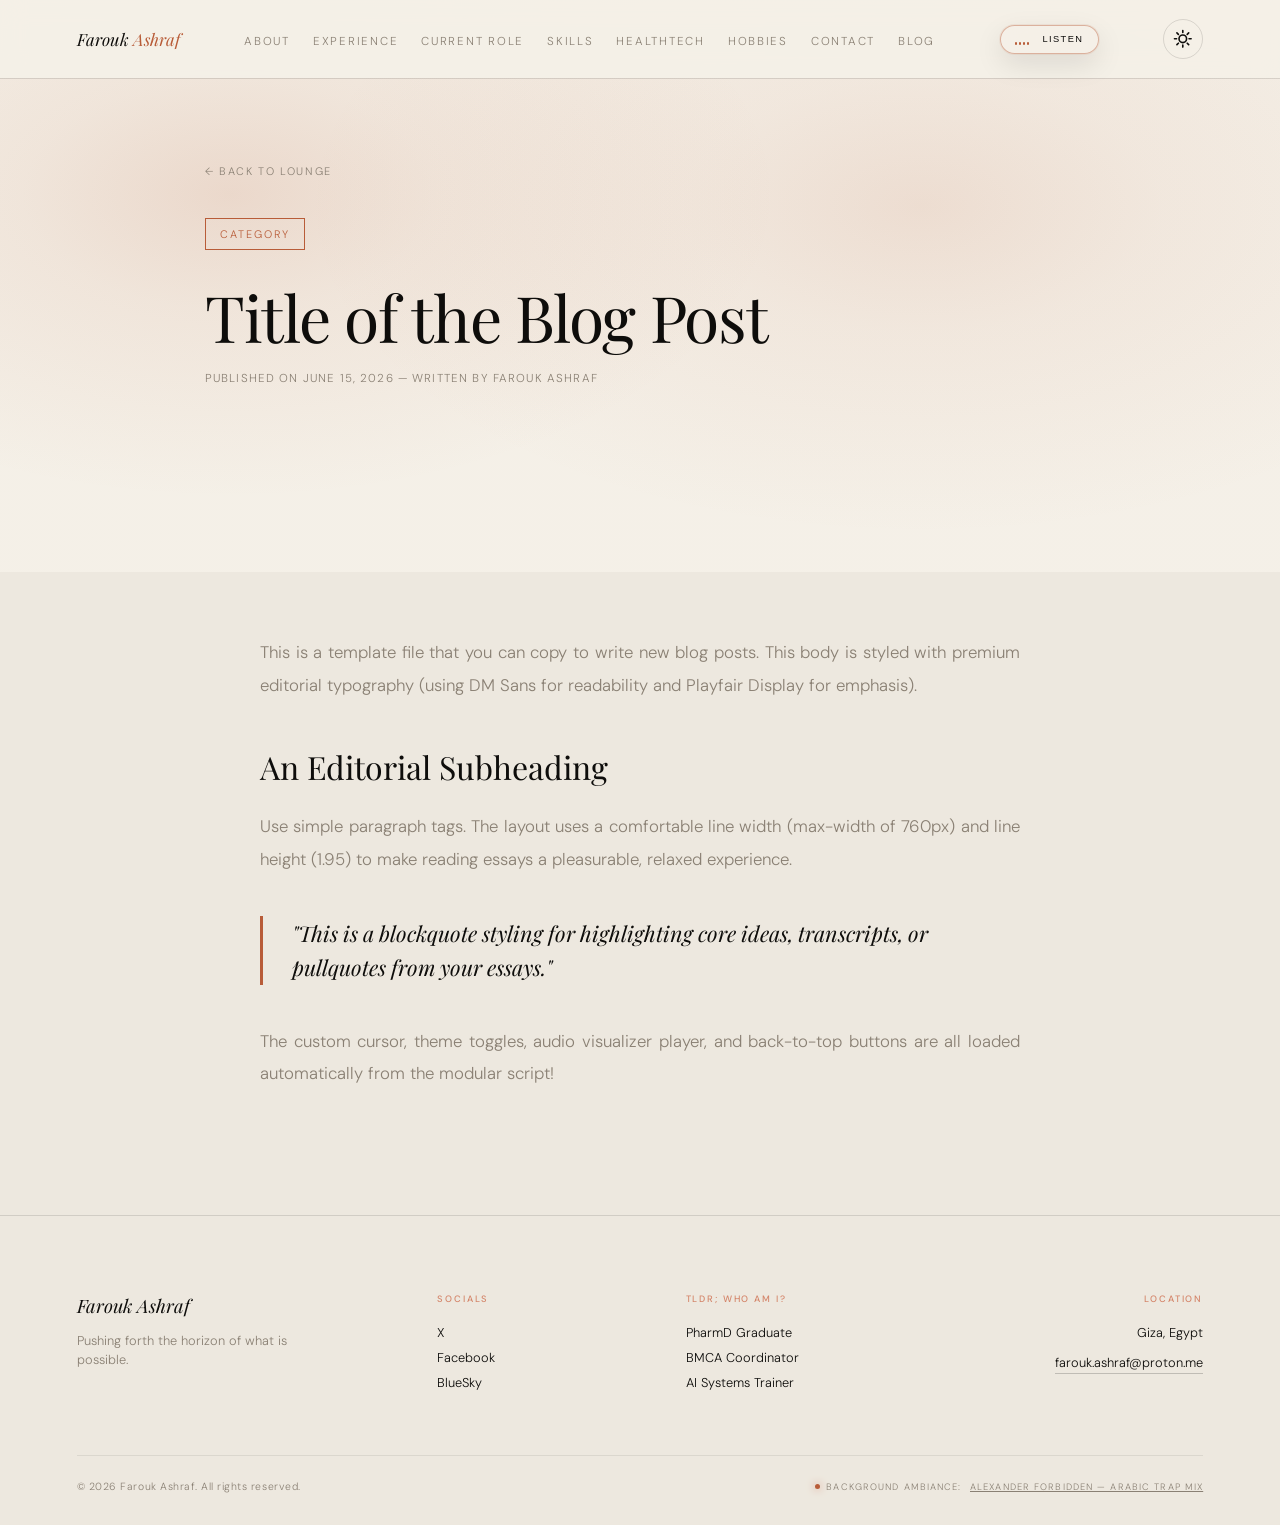
==== blogs/template.html @ 48d09d04 "Blog update" ====
<!DOCTYPE html>
<html lang="en">
<head>
  <link rel="shortcut icon" type="image/x-icon" href="../pharmacy.ico">
  <meta charset="UTF-8">
  <meta name="viewport" content="width=device-width, initial-scale=1.0">
  <title>Blog Template — Farouk Ashraf</title>
  <link href="https://fonts.googleapis.com/css2?family=Playfair+Display:ital,wght@0,400;0,500;1,400;1,500&family=DM+Sans:wght@300;400;500&display=swap" rel="stylesheet">
  <script src="../Assets/js/theme-preloader.js"></script>
  <link rel="stylesheet" href="../Assets/css/style.css">
</head>
<body data-root-path="../">

<div id="pageLoader" class="page-loader">
  <div class="loader-content">
    <span class="loader-logo">Farouk Ashraf</span>
    <div class="loader-spinner-bar"></div>
  </div>
</div>

<section class="hero blog-hero" style="min-height: 50svh; display: flex; flex-direction: column; justify-content: flex-end;">
  <div class="hero-left" style="max-width: 800px; padding-top: 6rem;">
    <a href="../blog.html" class="blog-post-back">← Back to Lounge</a>
    <span class="hero-tag">Category</span>
    <h1 style="font-size: clamp(2.2rem, 5vw, 4rem); line-height: 1.1; margin-bottom: 1.2rem;">Title of the Blog Post</h1>
    <div style="font-size: 0.72rem; letter-spacing: 0.1em; color: var(--muted); text-transform: uppercase;">
      Published on June 15, 2026 — Written by Farouk Ashraf
    </div>
  </div>
</section>

<section class="blog-content-container" style="padding-top: 4rem; padding-bottom: 6rem;">
  <div class="blog-content-body">
    <p>
      This is a template file that you can copy to write new blog posts. This body is styled with premium editorial typography (using DM Sans for readability and Playfair Display for emphasis).
    </p>

    <h2>An Editorial Subheading</h2>
    <p>
      Use simple paragraph tags. The layout uses a comfortable line width (max-width of 760px) and line height (1.95) to make reading essays a pleasurable, relaxed experience.
    </p>

    <blockquote>
      "This is a blockquote styling for highlighting core ideas, transcripts, or pullquotes from your essays."
    </blockquote>

    <p>
      The custom cursor, theme toggles, audio visualizer player, and back-to-top buttons are all loaded automatically from the modular script!
    </p>
  </div>
</section>

<script src="../Assets/js/main.js"></script>
</body>
</html>
---- Assets/css/style.css ----
:root {
    --ink: #0e0d0b;
    --paper: #f5f0e8;
    --paper2: #ede8df;
    --rust: #b85c38;
    --rust-light: #d4856a;
    --rust-deep: #7f3a22;
    --rust-soft: rgba(184, 92, 56, 0.14);
    --rust-faint: rgba(184, 92, 56, 0.07);
    --muted: #8a8074;
    --line: rgba(14, 13, 11, 0.12);
    --pyramid-color: var(--rust-deep);
    --pyramid-opacity: 0.5;
    --pyramid-mobile-opacity: 0.58;
    --visualizer-fill: var(--rust);
    --popup-bg: rgba(245, 240, 232, 0.76);
    --popup-text: var(--ink);
    --term-bg: rgba(14, 13, 11, 0.95);
    --term-text: #b85c38;
  }

  *,
  *::before,
  *::after {
    box-sizing: border-box;
    margin: 0;
    padding: 0;
  }

  html {
    scroll-behavior: smooth;
  }

  html[data-theme="dark"] {
    color-scheme: dark;
    --visualizer-fill: var(--rust-light);
    --pyramid-color: var(--rust-light);
    --pyramid-opacity: 0.28;
    --pyramid-mobile-opacity: 0.38;
    --popup-bg: rgba(24, 21, 17, 0.74);
    --popup-text: #f1ebe3;
    --term-bg: rgba(8, 7, 6, 0.96);
    --term-text: #d4856a;
  }

  body {
    font-family: 'DM Sans', sans-serif;
    background: var(--paper);
    color: var(--ink);
    font-weight: 300;
    overflow-x: hidden;
    transition: background 0.35s ease, color 0.35s ease;
    position: relative;
  }

  body.has-custom-cursor {
    cursor: none;
  }

  body,
  nav,
  nav::before,
  footer,
  .hero-left,
  .hero-right,
  .about,
  .skills,
  .experience,
  .bmca,
  .tech,
  .hobbies,
  .contact,
  .hobby,
  .bmca-panel,
  .tech-stack,
  .tech-card,
  .contact-item,
  .theme-toggle,
  .nav-menu-toggle,
  .timeline::before,
  .sec-rule,
  .hobbies-row,
  .tech-manifesto,
  .engine-container,
  .bmca-visual,
  .intersection-ring,
  .sacred-geometry,
  .contact-form-container,
  .contact-input,
  .contact-select,
  .btn-submit,
  .audio-node-wrapper,
  .audio-visualizer-node,
  .audio-popup-panel {
    transition: background 0.35s ease, color 0.35s ease, border-color 0.35s ease, box-shadow 0.35s ease;
  }

  .nav-logo,
  .nav-links a,
  h1,
  h2,
  .hero-bio,
  .hero-bio strong,
  .timeline-role,
  .timeline-place,
  .hobby-title,
  .hobby-desc,
  .sec-name,
  .contact-val,
  .closing-signature,
  footer a,
  .manifesto-quote {
    transition: color 0.35s ease;
  }

  .timeline-item::before {
    transition: background 0.35s ease, border-color 0.35s ease, transform 0.35s ease;
  }

  /* ── CURSOR ────────────────────────────────────── */
  .cursor {
    width: 10px;
    height: 10px;
    background: var(--rust);
    border-radius: 50%;
    position: fixed;
    pointer-events: none;
    z-index: 9999;
    top: 0;
    left: 0;
    opacity: 0;
    transform: translate(-50%, -50%);
    transition: width 0.25s ease, height 0.25s ease, opacity 0.3s ease;
    will-change: left, top;
  }

  .cursor-ring {
    width: 36px;
    height: 36px;
    border: 1.5px solid var(--rust);
    border-radius: 50%;
    position: fixed;
    pointer-events: none;
    z-index: 9998;
    top: 0;
    left: 0;
    opacity: 0;
    transform: translate(-50%, -50%);
    transition: width 0.25s ease, height 0.25s ease, opacity 0.3s ease;
    will-change: left, top;
  }

  .cursor.is-visible {
    opacity: 1;
  }

  .cursor-ring.is-visible {
    opacity: 0.45;
  }

  @media (pointer: coarse) {
    body.has-custom-cursor {
      cursor: auto;
    }

    .cursor,
    .cursor-ring {
      display: none;
    }
  }

  /* ── NAV ───────────────────────────────────────── */
  nav {
    position: fixed;
    top: 0;
    width: 100%;
    z-index: 100;
    display: flex;
    justify-content: space-between;
    align-items: center;
    padding: 1.2rem 6vw;
    border-bottom: 1px solid var(--line);
    background: transparent;
  }

  nav::before {
    content: '';
    position: absolute;
    inset: 0;
    z-index: -1;
    background: rgba(245, 240, 232, 0.93);
    -webkit-backdrop-filter: blur(12px);
    backdrop-filter: blur(12px);
  }

  .nav-logo {
    font-family: 'Playfair Display', serif;
    font-size: 1.05rem;
    font-style: italic;
    color: var(--ink);
    text-decoration: none;
    white-space: nowrap;
  }

  .nav-links {
    display: flex;
    gap: clamp(0.7rem, 1.8vw, 1.8rem);
    list-style: none;
    align-items: center;
  }

  .nav-links a {
    font-size: clamp(0.6rem, 1.2vw, 0.72rem);
    letter-spacing: 0.15em;
    text-transform: uppercase;
    text-decoration: none;
    color: var(--muted);
    transition: color 0.3s ease, transform 0.3s cubic-bezier(0.16, 1, 0.3, 1);
    position: relative;
    display: inline-block;
  }

  .nav-links a::after {
    content: '';
    position: absolute;
    bottom: -3px;
    left: 0;
    width: 0;
    height: 0;
    border-bottom: 1px dotted var(--rust);
    transition: width 0.3s;
  }

  .nav-links a:hover {
    color: var(--rust);
    transform: translateY(-2px);
  }

  .nav-links a:hover::after {
    width: 100%;
  }

  /* ── AUDIO CONTROLLER & FLOATING POPUP SYSTEM ──── */
  .audio-node-wrapper {
    position: relative;
    display: inline-block;
    z-index: 210;
  }

  @media (min-width: 1025px) {
    .audio-floating-controller {
      position: relative;
      top: auto;
      right: auto;
      z-index: 210;
    }

    .audio-visualizer-node {
      padding: 0.38rem 0.8rem;
      border-radius: 999px;
      font-size: inherit;
      background: transparent;
      border-color: rgba(184, 92, 56, 0.32);
      box-shadow: none;
      backdrop-filter: none;
      -webkit-backdrop-filter: none;
    }

    .audio-visualizer-node:hover {
      background: rgba(184, 92, 56, 0.06);
      box-shadow: none;
    }
  }

  .audio-visualizer-node {
    display: inline-flex;
    align-items: center;
    gap: 0.6rem;
    border: 1px solid rgba(184, 92, 56, 0.42);
    padding: 0.48rem 0.9rem;
    border-radius: 999px;
    cursor: pointer;
    background: rgba(245, 240, 232, 0.78);
    color: var(--ink);
    -webkit-backdrop-filter: blur(18px) saturate(135%);
    backdrop-filter: blur(18px) saturate(135%);
    box-shadow:
      0 0 0 1px rgba(184, 92, 56, 0.08),
      0 10px 28px rgba(14, 13, 11, 0.1);
    user-select: none;
    transition: background 0.3s, border-color 0.3s, color 0.3s, box-shadow 0.3s, transform 0.25s;
  }

  .audio-visualizer-node:hover {
    border-color: var(--rust);
    color: var(--rust);
    background: rgba(245, 240, 232, 0.92);
    box-shadow:
      0 0 0 1px rgba(184, 92, 56, 0.16),
      0 12px 32px rgba(14, 13, 11, 0.14);
    transform: translateY(-1px);
  }

  .visualizer-waves-box {
    display: flex;
    align-items: flex-end;
    gap: 2px;
    width: 18px;
    height: 12px;
  }

  .visualizer-bar {
    width: 2px;
    height: 3px;
    background: var(--visualizer-fill);
    border-radius: 1px;
    transform-origin: bottom;
    transition: height 0.15s ease, background 0.35s ease;
  }

  .audio-node-label {
    font-size: 0.58rem;
    letter-spacing: 0.15em;
    text-transform: uppercase;
    font-weight: 500;
  }

  /* Elegant Glassmorphism Popup Menu Panel */
  .audio-popup-panel {
    position: absolute;
    top: calc(100% + 0.6rem);
    right: 0;
    width: 240px;
    background: var(--popup-bg);
    backdrop-filter: blur(16px);
    border: 1px solid var(--line);
    border-radius: 12px;
    padding: 1.2rem;
    box-shadow: 0 16px 36px rgba(14, 13, 11, 0.12);
    display: flex;
    flex-direction: column;
    gap: 1rem;
    opacity: 0;
    visibility: hidden;
    transform: translateY(-8px);
    transition: opacity 0.25s ease, transform 0.25s ease, visibility 0.25s, background 0.35s ease, border-color 0.35s ease;
    z-index: 200;
    -webkit-backdrop-filter: blur(18px) saturate(135%);
    backdrop-filter: blur(18px) saturate(135%);
  }

  .audio-popup-panel.is-active {
    opacity: 1;
    visibility: visible;
    transform: translateY(0);
  }

  body.audio-popup-open::before {
    content: '';
    position: fixed;
    inset: 0;
    z-index: 90;
    pointer-events: none;
    background: rgba(245, 240, 232, 0.16);
    -webkit-backdrop-filter: blur(3px);
    backdrop-filter: blur(3px);
    opacity: 1;
  }

  .popup-track-title {
    font-family: 'Playfair Display', serif;
    font-size: 0.88rem;
    font-style: italic;
    color: var(--popup-text);
    line-height: 1.3;
  }

  .popup-track-artist {
    font-size: 0.62rem;
    letter-spacing: 0.05em;
    color: var(--muted);
    text-transform: uppercase;
    margin-top: -0.2rem;
  }

  .popup-controls-row {
    display: flex;
    align-items: center;
    gap: 1rem;
    border-top: 1px solid rgba(184, 92, 56, 0.18);
    padding-top: 0.8rem;
  }

  .btn-popup-play {
    background: var(--ink);
    border: none;
    color: var(--paper);
    width: 2.2rem;
    height: 2.2rem;
    border-radius: 50%;
    display: flex;
    align-items: center;
    justify-content: center;
    cursor: pointer;
    transition: background 0.3s, transform 0.2s, color 0.3s;
    flex-shrink: 0;
    padding: 0;
  }

  .btn-popup-play:hover {
    background: var(--rust);
    transform: scale(1.05);
  }

  .btn-popup-play svg {
    width: 0.8rem;
    height: 0.8rem;
    fill: currentColor;
    display: block;
  }

  .volume-slider-box {
    display: flex;
    flex-direction: column;
    gap: 0.25rem;
    width: 100%;
  }

  .volume-slider {
    -webkit-appearance: none;
    appearance: none;
    width: 100%;
    height: 5px;
    background: rgba(14, 13, 11, 0.18);
    border-radius: 999px;
    outline: none;
    cursor: pointer;
  }

  .volume-slider::-webkit-slider-thumb {
    -webkit-appearance: none;
    appearance: none;
    width: 14px;
    height: 14px;
    border-radius: 50%;
    background: var(--rust);
    border: 2px solid var(--paper);
    box-shadow: 0 2px 8px rgba(14, 13, 11, 0.2);
    transition: transform 0.2s, box-shadow 0.2s;
  }

  .volume-slider::-webkit-slider-thumb:hover {
    transform: scale(1.3);
  }

  .volume-slider::-moz-range-track {
    height: 5px;
    background: rgba(14, 13, 11, 0.18);
    border-radius: 999px;
  }

  .volume-slider::-moz-range-thumb {
    width: 14px;
    height: 14px;
    border: 2px solid var(--paper);
    border-radius: 50%;
    background: var(--rust);
    box-shadow: 0 2px 8px rgba(14, 13, 11, 0.2);
  }

  .theme-toggle {
    width: 2.5rem;
    height: 2.5rem;
    display: inline-flex;
    align-items: center;
    justify-content: center;
    border: 1px solid var(--line);
    background: transparent;
    color: var(--ink);
    cursor: pointer;
    font-family: inherit;
    padding: 0;
    border-radius: 999px;
    transition: color 0.3s, border-color 0.3s, background 0.3s, transform 0.25s ease, box-shadow 0.25s ease;
  }

  .theme-toggle:hover {
    color: var(--rust);
    border-color: var(--rust);
    background: rgba(184, 92, 56, 0.05);
    transform: translateY(-1px) rotate(8deg);
    box-shadow: 0 8px 18px rgba(14, 13, 11, 0.08);
  }

  .theme-toggle:active {
    transform: scale(0.92) rotate(-6deg);
  }

  .nav-label-short {
    display: none;
  }

  .theme-toggle-track {
    position: relative;
    width: 1.35rem;
    height: 1.35rem;
    display: block;
  }

  .theme-icon {
    position: absolute;
    inset: 0;
    width: 100%;
    height: 100%;
    fill: none;
    stroke: currentColor;
    stroke-width: 1.8;
    stroke-linecap: round;
    stroke-linejoin: round;
    transition: transform 0.35s ease, opacity 0.35s ease;
  }

  .theme-icon-moon {
    fill: currentColor;
    stroke: none;
  }

  html[data-theme="light"] .theme-icon-sun {
    opacity: 1;
    transform: rotate(0deg) scale(1);
  }

  html[data-theme="light"] .theme-icon-moon {
    opacity: 0;
    transform: rotate(-90deg) scale(0.4);
  }

  html[data-theme="dark"] .theme-icon-sun {
    opacity: 0;
    transform: rotate(90deg) scale(0.4);
  }

  html[data-theme="dark"] .theme-icon-moon {
    opacity: 1;
    transform: rotate(0deg) scale(1);
  }

  .nav-menu-toggle {
    display: none;
    align-items: center;
    justify-content: center;
    width: 2.5rem;
    height: 2.5rem;
    border: 1px solid var(--line);
    background: transparent;
    color: var(--ink);
    cursor: pointer;
    transition: color 0.3s, border-color 0.3s, background 0.3s;
  }

  .nav-menu-toggle:hover {
    color: var(--rust);
    border-color: var(--rust);
    background: rgba(184, 92, 56, 0.05);
  }

  .nav-menu-icon {
    position: relative;
    display: block;
    width: 1rem;
    height: 0.7rem;
  }

  .nav-menu-icon::before,
  .nav-menu-icon::after,
  .nav-menu-icon span {
    content: '';
    position: absolute;
    left: 0;
    width: 100%;
    height: 1px;
    background: currentColor;
    transition: transform 0.3s ease, opacity 0.3s ease, top 0.3s ease;
  }

  .nav-menu-icon::before {
    top: 0;
  }

  .nav-menu-icon span {
    top: 50%;
    transform: translateY(-50%);
  }

  .nav-menu-icon::after {
    top: calc(100% - 1px);
  }

  nav.menu-open .nav-menu-icon::before {
    top: 50%;
    transform: translateY(-50%) rotate(45deg);
  }

  nav.menu-open .nav-menu-icon span {
    opacity: 0;
  }

  nav.menu-open .nav-menu-icon::after {
    top: 50%;
    transform: translateY(-50%) rotate(-45deg);
  }

  /* ── TERMINAL EASTER EGG OVERLAY ── */
  .terminal-overlay {
    position: fixed;
    inset: 0;
    z-index: 9999;
    background: var(--term-bg);
    backdrop-filter: blur(12px);
    -webkit-backdrop-filter: blur(12px);
    color: var(--term-text);
    font-family: 'Courier New', Courier, monospace;
    padding: clamp(2rem, 5vw, 4rem);
    overflow-y: auto;
    opacity: 0;
    pointer-events: none;
    transition: opacity 0.4s ease;
    display: flex;
    flex-direction: column;
  }

  .terminal-overlay.is-open {
    opacity: 1;
    pointer-events: auto;
  }

  .term-header {
    font-weight: bold;
    margin-bottom: 2rem;
    border-bottom: 1px dashed var(--term-text);
    padding-bottom: 1rem;
  }

  .term-line {
    margin-bottom: 0.6rem;
    font-size: clamp(0.85rem, 1.5vw, 1rem);
    opacity: 0;
    transform: translateY(10px);
    line-height: 1.4;
  }

  .term-cursor {
    display: inline-block;
    width: 10px;
    height: 1em;
    background: var(--term-text);
    animation: blink 1s step-end infinite;
    vertical-align: bottom;
  }

  @keyframes blink {
    50% {
      opacity: 0;
    }
  }

  .terminal-overlay.is-open .term-line {
    animation: termReveal 0.1s forwards;
  }

  @keyframes termReveal {
    to {
      opacity: 1;
      transform: translateY(0);
    }
  }

  /* ── BACK TO TOP BUTTON ── */
  .back-to-top {
    position: fixed;
    bottom: clamp(1.5rem, 4vw, 3rem);
    right: clamp(1.5rem, 4vw, 3rem);
    width: 3rem;
    height: 3rem;
    background: var(--rust);
    color: var(--paper);
    border: none;
    border-radius: 50%;
    display: flex;
    align-items: center;
    justify-content: center;
    cursor: pointer;
    opacity: 0;
    visibility: hidden;
    transform: translateY(20px);
    transition: opacity 0.35s ease, transform 0.35s ease, visibility 0.35s, background 0.35s, box-shadow 0.35s;
    z-index: 150;
    box-shadow: 0 10px 24px rgba(184, 92, 56, 0.25);
  }

  .back-to-top.is-visible {
    opacity: 1;
    visibility: visible;
    transform: translateY(0);
  }

  .back-to-top:hover {
    background: var(--rust-deep);
    transform: translateY(-4px);
    box-shadow: 0 14px 32px rgba(184, 92, 56, 0.35);
  }

  .back-to-top svg {
    width: 1.2rem;
    height: 1.2rem;
    fill: currentColor;
    margin-top: -2px;
  }

  /* ── HERO ──────────────────────────────────────── */
  .hero {
    min-height: 100svh;
    display: grid;
    grid-template-columns: 1fr 1fr;
    padding-top: 68px;
    position: relative;
    overflow: hidden;
    background: rgba(14, 13, 11, 0.57);
  }

  .hero::before {
    content: '';
    position: absolute;
    inset: 0;
    z-index: 1;
    pointer-events: none;
    background: linear-gradient(90deg, rgba(14, 13, 11, 0.5), rgba(14, 13, 11, 0.63));
  }

  .hero::after {
    content: '';
    position: absolute;
    inset: 0;
    z-index: 4;
    pointer-events: none;
    background:
      radial-gradient(ellipse 58% 72% at 18% 34%, rgba(184, 92, 56, 0.12) 0%, rgba(184, 92, 56, 0.06) 26%, transparent 72%),
      radial-gradient(ellipse 62% 74% at 72% 36%, rgba(184, 92, 56, 0.1) 0%, rgba(184, 92, 56, 0.045) 28%, transparent 76%);
    opacity: 1;
  }

  .hero-left {
    display: flex;
    flex-direction: column;
    justify-content: center;
    padding: clamp(3rem, 8vw, 7rem) clamp(1.5rem, 4vw, 4vw) clamp(3rem, 8vw, 7rem) clamp(2rem, 8vw, 8vw);
    position: relative;
    background: transparent;
    overflow: hidden;
  }

  .hero-left::before {
    content: none;
  }

  .hero-left>* {
    position: relative;
    z-index: 6;
  }

  .hero-tag {
    display: inline-block;
    font-size: clamp(0.6rem, 1.1vw, 0.68rem);
    letter-spacing: 0.18em;
    line-height: 1.7;
    text-transform: uppercase;
    color: var(--rust);
    border: 1px solid var(--rust);
    padding: 0.35rem 0.9rem;
    margin-bottom: clamp(1.2rem, 3vw, 2rem);
    width: fit-content;
    max-width: 100%;
    opacity: 0;
    animation: fadeUp 0.8s ease forwards 0.2s;
  }

  h1 {
    font-family: 'Playfair Display', serif;
    font-size: clamp(3rem, 7vw, 6.5rem);
    font-weight: 400;
    line-height: 0.95;
    letter-spacing: -0.02em;
    margin-bottom: clamp(1.2rem, 3vw, 2rem);
    opacity: 0;
    animation: fadeUp 0.9s ease forwards 0.4s;
  }

  h1 em {
    font-style: italic;
    color: var(--rust);
    display: block;
  }

  .hero-bio {
    font-size: clamp(0.85rem, 1.4vw, 0.95rem);
    line-height: 1.85;
    color: var(--muted);
    max-width: 420px;
    margin-bottom: clamp(1.5rem, 3vw, 2.5rem);
    opacity: 0;
    animation: fadeUp 0.8s ease forwards 0.6s;
  }

  .hero-bio strong {
    color: var(--ink);
    font-weight: 500;
  }

  .hero-actions {
    display: flex;
    gap: 0.85rem;
    align-items: center;
    flex-wrap: wrap;
    opacity: 0;
    animation: fadeUp 0.8s ease forwards 0.8s;
  }

  @keyframes pulse-glow {
    from {
      box-shadow: inset 0 0 0 1px rgba(245, 240, 232, 0.12), 0 14px 34px rgba(127, 58, 34, 0.15), 0 0 0 2px rgba(184, 92, 56, 0.05);
    }

    to {
      box-shadow: inset 0 0 0 1px rgba(245, 240, 232, 0.12), 0 18px 46px rgba(184, 92, 56, 0.35), 0 0 0 4px rgba(184, 92, 56, 0.15);
    }
  }

  .btn-primary {
    font-size: clamp(0.65rem, 1.1vw, 0.72rem);
    letter-spacing: 0.18em;
    text-transform: uppercase;
    text-decoration: none;
    color: var(--paper);
    background: rgba(14, 13, 11, 0.86);
    padding: 0.9rem 1.8rem;
    transition: background 0.35s, color 0.35s, border-color 0.35s, box-shadow 0.35s, transform 0.25s;
    white-space: nowrap;
    border: 1px dotted rgba(212, 133, 106, 0.72);
    box-shadow:
      inset 0 0 0 1px rgba(245, 240, 232, 0.04),
      0 14px 34px rgba(14, 13, 11, 0.18),
      0 0 0 0 rgba(184, 92, 56, 0);
  }

  .btn-primary:hover {
    background: linear-gradient(135deg, var(--rust-deep), var(--rust));
    border-color: var(--rust-light);
    color: #fff8ef;
    transform: translateY(-2px);
    animation: pulse-glow 1.5s infinite alternate;
  }

  .btn-ghost {
    font-size: clamp(0.65rem, 1.1vw, 0.72rem);
    letter-spacing: 0.18em;
    text-transform: uppercase;
    text-decoration: none;
    color: rgba(245, 240, 232, 0.86);
    transition: color 0.3s, text-shadow 0.35s, transform 0.25s;
    white-space: nowrap;
    display: inline-block;
    position: relative;
    padding: 0.86rem 0.2rem;
    margin-inline: 0.35rem 0.2rem;
    border: 0;
    background: transparent;
    box-shadow: none;
  }

  .btn-ghost::after {
    content: '';
    position: absolute;
    bottom: -0.28rem;
    left: 0;
    right: 0;
    height: 1px;
    background: currentColor;
    opacity: 0;
    transform: scaleX(0);
    transform-origin: left;
    transition: opacity 0.3s, transform 0.3s, box-shadow 0.3s;
  }

  .btn-ghost:hover {
    color: var(--rust-light);
    background: transparent;
    box-shadow: none;
    text-shadow: 0 0 14px rgba(212, 133, 106, 0.45);
    transform: translateX(3px);
  }

  .btn-ghost:hover::after {
    opacity: 0.85;
    transform: scaleX(1);
    box-shadow: 0 0 12px rgba(212, 133, 106, 0.55);
  }

  .btn-download {
    font-size: clamp(0.65rem, 1.1vw, 0.72rem);
    letter-spacing: 0.18em;
    text-transform: uppercase;
    background: var(--rust);
    border: 1px solid var(--rust);
    color: var(--paper);
    min-height: 2.85rem;
    padding: 0.86rem 1.45rem;
    cursor: pointer;
    font-family: inherit;
    transition: background 0.35s, color 0.35s, border-color 0.35s, box-shadow 0.35s, transform 0.25s;
    white-space: nowrap;
    backface-visibility: hidden;
    -webkit-backface-visibility: hidden;
    text-decoration: none;
    display: inline-flex;
    align-items: center;
    justify-content: center;
  }

  .btn-download:hover {
    background: var(--rust-deep);
    border-color: var(--rust-light);
    color: var(--paper);
    transform: translateY(-2px);
    animation: pulse-glow 1.5s infinite alternate;
  }

  .hero-right {
    background: transparent;
    position: relative;
    overflow: hidden;
    display: flex;
    flex-direction: column;
    justify-content: flex-end;
    padding: clamp(2rem, 4vw, 4rem);
    opacity: 0;
    animation: fadeIn 1.2s ease forwards 0.3s;
    z-index: 5;
  }

  .hero-right-bg {
    display: none;
  }

  .Rx {
    position: absolute;
    top: clamp(1.5rem, 4vw, 3rem);
    right: clamp(1.5rem, 4vw, 3rem);
    font-family: 'Playfair Display', serif;
    font-size: clamp(5rem, 14vw, 14rem);
    font-style: italic;
    font-weight: 400;
    color: var(--rust-light);
    line-height: 1;
    pointer-events: none;
    z-index: 2;
  }

  .portrait-wrap {
    position: absolute;
    top: 50%;
    left: 50%;
    transform: translate(-50%, -60%);
    z-index: 4;
    overflow: visible;
  }

  @keyframes float {

    0%,
    100% {
      transform: translateY(0px);
      box-shadow: 0 0 0 6px rgba(184, 92, 56, 0.08), 0 20px 60px rgba(0, 0, 0, 0.4);
    }

    50% {
      transform: translateY(-12px);
      box-shadow: 0 0 0 6px rgba(184, 92, 56, 0.08), 0 32px 80px rgba(0, 0, 0, 0.3);
    }
  }

  .portrait {
    width: clamp(140px, 18vw, 220px);
    height: clamp(140px, 18vw, 220px);
    border-radius: 50%;
    object-fit: cover;
    object-position: center top;
    border: 2px solid rgba(184, 92, 56, 0.5);
    box-shadow: 0 0 0 6px rgba(184, 92, 56, 0.08), 0 20px 60px rgba(0, 0, 0, 0.4);
    display: block;
    animation: float 4s ease-in-out infinite;
    transition: transform 0.4s cubic-bezier(0.16, 1, 0.3, 1), box-shadow 0.4s ease, border-color 0.4s ease;
  }

  .portrait-label {
    text-align: center;
    margin-top: 1rem;
    font-size: clamp(0.58rem, 0.9vw, 0.65rem);
    letter-spacing: 0.2em;
    text-transform: uppercase;
    color: rgba(245, 240, 232, 0.35);
  }

  .hero-stats {
    position: relative;
    z-index: 4;
    display: grid;
    grid-template-columns: repeat(3, 1fr);
    gap: 0;
    background: transparent;
    border: 1px dotted rgba(212, 133, 106, 0.52);
    box-shadow: 0 18px 44px rgba(0, 0, 0, 0.16);
    overflow: hidden;
    -webkit-backdrop-filter: blur(14px) saturate(120%);
    backdrop-filter: blur(14px) saturate(120%);
  }

  .stat {
    background: rgba(14, 13, 11, 0.52);
    padding: clamp(1rem, 2.5vw, 1.65rem) clamp(0.85rem, 1.8vw, 1.2rem);
    text-align: center;
    border: 0;
    border-right: 1px dotted rgba(212, 133, 106, 0.28);
    box-shadow: none;
    transition: background 0.35s, color 0.35s;
  }

  .stat:last-child {
    border-right: 0;
  }

  .stat:hover {
    background: rgba(184, 92, 56, 0.28);
  }

  .stat-num {
    font-family: 'Playfair Display', serif;
    font-size: clamp(1.3rem, 3vw, 2rem);
    color: var(--rust-light);
    display: block;
    line-height: 1;
  }

  .stat-label {
    font-size: clamp(0.52rem, 0.9vw, 0.6rem);
    letter-spacing: 0.18em;
    text-transform: uppercase;
    color: rgba(245, 240, 232, 0.52);
    margin-top: 0.42rem;
    display: block;
  }

  /* ── GIZA TRIAD RESPONSIVE REFINEMENT LATTICE ── */
  .sacred-geometry {
    position: absolute;
    left: 0;
    right: 0;
    bottom: 0;
    height: clamp(420px, 72svh, 760px);
    color: var(--pyramid-color);
    opacity: var(--pyramid-opacity);
    pointer-events: none;
    z-index: 3;
    overflow: hidden;
    transform-origin: bottom center;
    transition: transform 0.6s cubic-bezier(0.16, 1, 0.3, 1);
  }

  .sacred-geometry svg {
    position: absolute;
    left: 50%;
    bottom: 0;
    width: max(100%, 1000px);
    height: 100%;
    transform: translateX(-50%);
    filter: blur(2px);
  }

  /* ── SHARED SECTION STYLES ─────────────────────── */
  section {
    padding: clamp(3rem, 6.5vw, 5.5rem) clamp(1.5rem, 8vw, 8vw);
    position: relative;
  }

  .sec-meta {
    display: flex;
    align-items: center;
    gap: 1rem;
    margin-bottom: 1.2rem;
  }

  .sec-num {
    font-family: 'Playfair Display', serif;
    font-size: 0.75rem;
    color: var(--rust);
    font-style: italic;
  }

  .sec-rule {
    width: 2.5rem;
    height: 1px;
    background: var(--line);
    flex-shrink: 0;
  }

  .sec-name {
    font-size: 0.68rem;
    letter-spacing: 0.22em;
    text-transform: uppercase;
    color: var(--muted);
  }

  h2 {
    font-family: 'Playfair Display', serif;
    font-size: clamp(1.8rem, 4vw, 3.2rem);
    font-weight: 400;
    line-height: 1.15;
    margin-bottom: clamp(2rem, 5vw, 3.5rem);
    position: relative;
    z-index: 5;
  }

  h2 em {
    font-style: italic;
    color: var(--rust);
  }

  /* ── ABOUT ─────────────────────────────────────── */
  .about {
    background: var(--ink);
    color: var(--paper);
    display: grid;
    grid-template-columns: 1.3fr 1fr;
    gap: clamp(2rem, 6vw, 6rem);
    align-items: start;
    position: relative;
    overflow: hidden;
  }

  .about-text {
    position: relative;
    z-index: 5;
  }

  .about h2 em {
    color: var(--rust-light);
  }

  .about .sec-num {
    color: var(--rust-light);
  }

  .about .sec-rule {
    background: rgba(255, 255, 255, 0.1);
  }

  .about .sec-name {
    color: rgba(245, 240, 232, 0.4);
  }

  .about-text p {
    font-size: clamp(0.85rem, 1.4vw, 0.95rem);
    line-height: 1.95;
    color: rgba(245, 240, 232, 0.65);
    margin-bottom: 1.4rem;
  }

  .pullquote {
    font-family: 'Playfair Display', serif;
    font-size: clamp(1rem, 1.8vw, 1.25rem);
    font-style: italic;
    color: var(--rust-light);
    line-height: 1.65;
    padding: 1.5rem 0;
    border-top: 1px solid rgba(255, 255, 255, 0.08);
    border-bottom: 1px solid rgba(255, 255, 255, 0.08);
    margin: 1.8rem 0;
  }

  .about-cards {
    display: flex;
    flex-direction: column;
    gap: 1rem;
    position: relative;
    z-index: 5;
  }

  .about-card {
    background: rgba(245, 240, 232, 0.04);
    border: 1px solid rgba(245, 240, 232, 0.07);
    border-left: 3px solid var(--rust);
    padding: 1.3rem 1.6rem;
    transition: background 0.35s, border-color 0.35s, transform 0.35s cubic-bezier(0.16, 1, 0.3, 1), box-shadow 0.35s;
  }

  .about-card:hover {
    background: rgba(184, 92, 56, 0.08);
    border-color: rgba(212, 133, 106, 0.24);
    transform: translateY(-4px) scale(1.02);
    box-shadow: 0 14px 34px rgba(0, 0, 0, 0.12);
  }

  .card-label {
    font-size: 0.6rem;
    letter-spacing: 0.22em;
    text-transform: uppercase;
    color: var(--rust-light);
    margin-bottom: 0.35rem;
  }

  .card-val {
    font-family: 'Playfair Display', serif;
    font-size: clamp(0.95rem, 1.5vw, 1.1rem);
    color: var(--paper);
    font-weight: 400;
  }

  /* ── EXPERIENCE ────────────────────────────────── */
  .experience {
    background: var(--paper2);
  }

  .timeline {
    position: relative;
    padding-left: clamp(1.5rem, 4vw, 2.5rem);
  }

  .timeline::before {
    content: '';
    position: absolute;
    left: 0;
    top: 0.5rem;
    bottom: 0;
    width: 1px;
    background: var(--line);
  }

  .timeline-item {
    position: relative;
    margin-bottom: clamp(1.3rem, 2.8vw, 1.8rem);
    padding-left: clamp(1.5rem, 4vw, 2rem);
  }

  .timeline-item::before {
    content: '';
    position: absolute;
    left: -0.5px;
    top: 0.45rem;
    width: 8px;
    height: 8px;
    border-radius: 50%;
    border: 1px solid var(--rust);
    background: var(--paper2);
    transform: translateX(-50%);
  }

  .timeline-item.current::before {
    background: var(--rust);
  }

  .timeline-date {
    font-size: clamp(0.62rem, 1vw, 0.68rem);
    letter-spacing: 0.12em;
    color: var(--rust);
    text-transform: uppercase;
    margin-bottom: 0.25rem;
  }

  .timeline-role {
    font-family: 'Playfair Display', serif;
    font-size: clamp(1rem, 1.8vw, 1.15rem);
    font-weight: 400;
    margin-bottom: 0.15rem;
  }

  .timeline-place {
    font-size: clamp(0.75rem, 1.2vw, 0.82rem);
    color: var(--muted);
  }

  .timeline-item {
    transition: border-color 0.35s, transform 0.35s cubic-bezier(0.16, 1, 0.3, 1);
  }

  .timeline-item:hover {
    transform: translateX(6px);
  }

  .timeline-item:hover::before {
    background: var(--rust-light);
    box-shadow: 0 0 0 5px var(--rust-soft), 0 0 16px rgba(184, 92, 56, 0.35);
    transform: translateX(-50%) scale(1.4);
  }

  @media (min-width: 1025px) {
    .timeline {
      display: grid;
      grid-template-columns: 1fr 1fr;
      gap: 1.8rem clamp(2rem, 4vw, 5rem);
      padding-left: 0;
    }

    .timeline::before {
      display: none;
    }

    .timeline-item {
      padding-left: 1.5rem;
      margin-bottom: 0;
      border-left: 1px solid var(--line);
    }

    .timeline-item::before {
      left: -0.5px;
    }
  }

  /* ── BMCA ROLE / OPERATIONS MATRIX ───────────────── */
  .bmca {
    background: var(--paper);
  }

  .bmca-grid {
    display: grid;
    gap: clamp(2.5rem, 5vw, 6rem);
    align-items: center;
  }

  @media (min-width: 1025px) {
    .bmca-grid {
      grid-template-columns: 1fr 1fr;
    }
  }

  .bmca-intro {
    font-size: clamp(0.9rem, 1.45vw, 1rem);
    line-height: 1.95;
    color: var(--muted);
    max-width: 600px;
    margin-bottom: 0;
    position: relative;
    z-index: 5;
  }

  .bmca-visual {
    width: 100%;
    aspect-ratio: 1.25;
    max-width: 400px;
    margin: 0 auto;
    position: relative;
    display: flex;
    justify-content: center;
    align-items: center;
    z-index: 5;
  }

  .intersection-ring {
    position: absolute;
    width: 160px;
    height: 160px;
    border-radius: 50%;
    border: 1px solid var(--line);
    display: flex;
    align-items: center;
    justify-content: center;
    transition: border-color 0.4s cubic-bezier(0.16, 1, 0.3, 1),
      background-color 0.4s cubic-bezier(0.16, 1, 0.3, 1),
      transform 0.4s cubic-bezier(0.16, 1, 0.3, 1),
      box-shadow 0.4s cubic-bezier(0.16, 1, 0.3, 1);
  }

  /* Symmetrical Equilateral Triangle Centers (Width: 96px, Height: 83px) */
  .ring-ops {
    transform: translate(-48px, -28px);
    background: rgba(184, 92, 56, 0.03);
    border-color: rgba(184, 92, 56, 0.35);
  }

  .ring-market {
    transform: translate(48px, -28px);
    background: rgba(138, 128, 116, 0.04);
    border-color: rgba(138, 128, 116, 0.35);
  }

  .ring-support {
    transform: translate(0px, 55px);
    background: rgba(212, 133, 106, 0.03);
    border-color: rgba(212, 133, 106, 0.35);
  }

  /* Symmetrical Expansion outward on hover */
  .bmca-visual:hover .ring-ops {
    transform: translate(-55px, -32px) scale(1.02);
    background: rgba(184, 92, 56, 0.07);
    border-color: var(--rust);
    box-shadow: 0 12px 32px rgba(184, 92, 56, 0.14);
  }

  .bmca-visual:hover .ring-market {
    transform: translate(55px, -32px) scale(1.02);
    background: rgba(138, 128, 116, 0.08);
    border-color: var(--muted);
    box-shadow: 0 12px 32px rgba(138, 128, 116, 0.1);
  }

  .bmca-visual:hover .ring-support {
    transform: translate(0px, 63px) scale(1.02);
    background: rgba(212, 133, 106, 0.07);
    border-color: var(--rust-light);
    box-shadow: 0 12px 32px rgba(212, 133, 106, 0.14);
  }

  .matrix-label {
    font-size: 0.62rem;
    letter-spacing: 0.15em;
    text-transform: uppercase;
    font-weight: 500;
    color: var(--ink);
    text-align: center;
    max-width: 80%;
    line-height: 1.4;
    transition: color 0.3s;
  }

  html[data-theme="dark"] .matrix-label {
    color: #f1ebe3;
  }

  .intersection-ring:hover .matrix-label {
    color: var(--rust);
  }

  html[data-theme="dark"] .intersection-ring:hover .matrix-label {
    color: var(--rust-light);
  }

  /* Dark Mode Specific Overrides for Venn Diagram */
  html[data-theme="dark"] .ring-ops {
    background: rgba(184, 92, 56, 0.06);
    border-color: rgba(184, 92, 56, 0.45);
  }

  html[data-theme="dark"] .ring-market {
    background: rgba(241, 235, 227, 0.03);
    border-color: rgba(241, 235, 227, 0.25);
  }

  html[data-theme="dark"] .ring-support {
    background: rgba(212, 133, 106, 0.05);
    border-color: rgba(212, 133, 106, 0.45);
  }

  html[data-theme="dark"] .bmca-visual:hover .ring-ops {
    background: rgba(184, 92, 56, 0.12);
    border-color: var(--rust-light);
  }

  html[data-theme="dark"] .bmca-visual:hover .ring-market {
    background: rgba(241, 235, 227, 0.07);
    border-color: #f1ebe3;
  }

  html[data-theme="dark"] .bmca-visual:hover .ring-support {
    background: rgba(212, 133, 106, 0.12);
    border-color: var(--rust-light);
  }

  /* ── SKILLS ────────────────────────────────────── */
  .skills {
    background: var(--ink);
  }

  .skills h2 {
    color: var(--paper);
  }

  .skills h2 em {
    color: var(--rust-light);
  }

  .skills .sec-num {
    color: var(--rust-light);
  }

  .skills .sec-rule {
    background: rgba(255, 255, 255, 0.1);
  }

  .skills .sec-name {
    color: rgba(245, 240, 232, 0.4);
  }

  .skills-layout {
    display: grid;
    grid-template-columns: repeat(auto-fit, minmax(240px, 1fr));
    gap: clamp(2rem, 5vw, 4rem);
    position: relative;
    z-index: 5;
  }

  .skill-group h3 {
    font-family: 'Playfair Display', serif;
    font-size: clamp(0.9rem, 1.5vw, 1rem);
    font-weight: 400;
    color: var(--rust-light);
    font-style: italic;
    margin-bottom: 1.2rem;
    padding-bottom: 0.65rem;
    border-bottom: 0px solid rgba(255, 255, 255, 0.07);
  }

  .skill-pills {
    display: flex;
    flex-wrap: wrap;
    gap: 0.5rem;
  }

  .pill {
    font-size: clamp(0.65rem, 1vw, 0.72rem);
    letter-spacing: 0.08em;
    padding: 0.4rem 0.9rem;
    border: 1px solid rgba(245, 240, 232, 0.12);
    color: rgba(245, 240, 232, 0.65);
    transition: all 0.3s cubic-bezier(0.16, 1, 0.3, 1);
    cursor: default;
  }

  .pill:hover {
    border-color: var(--rust);
    color: var(--rust-light);
    background: rgba(184, 92, 56, 0.1);
    box-shadow: 0 4px 12px rgba(184, 92, 56, 0.15);
    transform: translateY(-3px) scale(1.05);
  }

  @media (min-width: 1025px) {
    .skills-layout {
      grid-template-columns: repeat(4, 1fr);
    }
  }

  .skill-narrative p {
    font-size: clamp(0.82rem, 1.3vw, 0.92rem);
    line-height: 1.95;
    color: rgba(245, 240, 232, 0.65);
    margin-bottom: 1.6rem;
    max-width: 860px;
  }

  /* -- TECH SIDE / CONVERGENCE --------------------- */
  .tech {
    background: var(--paper2);
  }

  .tech-grid {
    display: grid;
    grid-template-columns: 1fr 1fr;
    gap: clamp(3rem, 5vw, 6rem);
    align-items: start;
  }

  .tech-left {
    display: flex;
    flex-direction: column;
  }

  /* Scroll-tracked via JS lerp in main.js */
  .tech-right {
    display: flex;
    align-items: center;
    justify-content: center;
    align-self: start;
    min-height: min(380px, 38vw);
  }

  .tech-engine-tracker {
    width: 100%;
    will-change: transform;
    transform: translateY(0);
  }

  .tech-copy {
    font-size: clamp(0.86rem, 1.35vw, 0.96rem);
    line-height: 1.95;
    color: var(--muted);
    margin-bottom: 1.4rem;
    text-align: justify;
    position: relative;
    z-index: 5;
  }

  .tech-copy strong {
    color: var(--ink);
    font-weight: 500;
  }

  /* Philosophy Callout Card */
  .tech-manifesto {
    background: var(--paper);
    border: 1px solid var(--line);
    border-left: 3px solid var(--rust);
    padding: 1.5rem 1.8rem;
    margin-top: 2rem;
    box-shadow: 0 10px 30px rgba(14, 13, 11, 0.02);
    position: relative;
    z-index: 5;
    transition: border-color 0.35s, box-shadow 0.35s, transform 0.25s, background 0.35s;
  }

  .tech-manifesto:hover {
    border-color: rgba(184, 92, 56, 0.34);
    box-shadow: 0 18px 42px rgba(14, 13, 11, 0.08);
    transform: translateY(-2px);
  }

  .manifesto-label {
    font-size: 0.6rem;
    letter-spacing: 0.2em;
    text-transform: uppercase;
    color: var(--rust);
    margin-bottom: 0.5rem;
    font-weight: 500;
  }

  .manifesto-quote {
    font-family: 'Playfair Display', serif;
    font-size: clamp(1.05rem, 1.6vw, 1.28rem);
    font-style: italic;
    color: var(--ink);
    line-height: 1.5;
    transition: color 0.35s;
  }

  /* Dynamic CSS-Driven Orbital Convergence Engine */
  .engine-container {
    display: flex;
    justify-content: center;
    align-items: center;
    position: relative;
    width: 100%;
    aspect-ratio: 1;
    max-width: 380px;
    margin: 0 auto;
    background: var(--paper2);
    border: 1px solid var(--line);
    border-radius: 50%;
    box-shadow: inset 0 0 40px rgba(14, 13, 11, 0.02);
    z-index: 5;
    transition: border-color 0.35s, box-shadow 0.35s, transform 0.35s, background 0.35s;
  }

  .engine-container:hover {
    border-color: rgba(184, 92, 56, 0.34);
    box-shadow: inset 0 0 52px rgba(184, 92, 56, 0.07), 0 18px 42px rgba(14, 13, 11, 0.08);
    transform: translateY(-2px);
  }

  .orbit-track {
    position: absolute;
    border: 1px dashed var(--line);
    border-radius: 50%;
    animation: spin 30s linear infinite;
  }

  .track-outer {
    width: 84%;
    height: 84%;
    animation-duration: 50s;
  }

  .track-mid {
    width: 62%;
    height: 62%;
    animation-duration: 30s;
    animation-direction: reverse;
  }

  .track-inner {
    width: 40%;
    height: 40%;
    animation-duration: 16s;
  }

  .engine-node {
    position: absolute;
    width: 8px;
    height: 8px;
    background: var(--rust);
    border-radius: 50%;
    top: -4px;
    left: calc(50% - 4px);
    box-shadow: 0 0 12px var(--rust-light);
  }

  .track-mid .engine-node {
    background: var(--muted);
    box-shadow: none;
    top: auto;
    bottom: -4px;
  }

  .engine-core {
    width: 58px;
    height: 58px;
    background: var(--paper2);
    border: 1px solid var(--line);
    border-radius: 50%;
    display: flex;
    justify-content: center;
    align-items: center;
    z-index: 5;
    box-shadow: 0 10px 25px rgba(14, 13, 11, 0.05);
    transition: background 0.35s, border-color 0.35s;
  }

  .engine-core svg {
    width: 22px;
    height: 22px;
    fill: var(--rust);
  }

  @keyframes spin {
    100% {
      transform: rotate(360deg);
    }
  }

  /* ── HOBBIES ───────────────────────────────────── */
  .hobbies {
    background: var(--paper);
  }

  .hobbies-row {
    display: grid;
    grid-template-columns: repeat(6, 1fr);
    border: 1px solid var(--line);
    overflow: hidden;
    position: relative;
    z-index: 5;
  }

  .hobby {
    padding: clamp(1.5rem, 3vw, 2.5rem) clamp(1rem, 2.5vw, 2rem);
    border-right: 1px solid var(--line);
    transition: background 0.3s, box-shadow 0.35s, transform 0.25s;
    backface-visibility: hidden;
    -webkit-backface-visibility: hidden;
  }

  .hobby:last-child {
    border-right: none;
  }

  .hobby:hover {
    background: rgba(184, 92, 56, 0.06);
    box-shadow: inset 0 2px 0 rgba(184, 92, 56, 0.38);
    transform: translateY(-2px);
  }

  .hobby-icon {
    font-size: clamp(1.5rem, 3vw, 2rem);
    margin-bottom: 1rem;
    display: block;
    transition: transform 0.4s cubic-bezier(0.16, 1, 0.3, 1);
  }

  .hobby:hover .hobby-icon {
    transform: scale(1.15) rotate(5deg);
  }

  .hobby-title {
    font-family: 'Playfair Display', serif;
    font-size: clamp(1rem, 1.8vw, 1.2rem);
    font-weight: 400;
    margin-bottom: 0.6rem;
  }

  .hobby-desc {
    font-size: clamp(0.78rem, 1.2vw, 0.83rem);
    line-height: 1.75;
    color: var(--muted);
  }

  /* ── CONTACT & HIGH-END SELECTION FORM ─────────── */
  .contact {
    background: var(--ink);
    text-align: left;
    overflow: hidden;
    position: relative;
  }

  .contact::before {
    content: '';
    position: absolute;
    inset: 0;
    z-index: 2;
    pointer-events: none;
    background: linear-gradient(90deg, rgba(14, 13, 11, 0.72), rgba(14, 13, 11, 0.48));
  }

  .contact::after {
    content: '';
    position: absolute;
    inset: 0;
    z-index: 3;
    pointer-events: none;
    background:
      radial-gradient(ellipse 52% 76% at 18% 32%, rgba(184, 92, 56, 0.12) 0%, rgba(184, 92, 56, 0.05) 30%, transparent 74%),
      radial-gradient(ellipse 56% 70% at 78% 50%, rgba(212, 133, 106, 0.1) 0%, rgba(212, 133, 106, 0.035) 32%, transparent 78%);
  }

  .contact .sec-meta {
    justify-content: flex-start;
    align-items: center;
    position: relative;
    z-index: 5;
  }

  .contact h2 {
    color: var(--paper);
    margin-bottom: clamp(1.5rem, 3.5vw, 2.5rem);
    position: relative;
    z-index: 5;
  }

  .contact h2 em {
    color: var(--rust-light);
  }

  .contact .sec-num {
    color: var(--rust-light);
  }

  .contact .sec-rule {
    background: rgba(255, 255, 255, 0.1);
  }

  .contact .sec-name {
    color: rgba(245, 240, 232, 0.4);
  }

  .contact-tagline {
    font-size: clamp(0.85rem, 1.4vw, 0.95rem);
    line-height: 1.8;
    color: rgba(245, 240, 232, 0.5);
    max-width: 480px;
    margin-bottom: clamp(2rem, 4vw, 3.5rem);
    position: relative;
    z-index: 5;
  }

  .contact-container {
    display: grid;
    grid-template-columns: 1.1fr 1fr;
    gap: clamp(3rem, 6vw, 6rem);
    position: relative;
    z-index: 5;
  }

  .horus-canvas {
    position: absolute;
    inset: 0;
    pointer-events: none;
    opacity: 1;
    z-index: 1;
    display: flex;
    align-items: center;
    justify-content: center;
  }

  .horus-canvas::before {
    content: none;
  }

  .horus-canvas svg {
    position: relative;
    z-index: 1;
    width: 85%;
    height: 85%;
    max-width: 580px;
    filter: blur(6px);
  }

  .contact-form-container {
    display: flex;
    flex-direction: column;
    gap: 1.8rem;
    padding: clamp(1.4rem, 3vw, 2rem);
    border: 1px dotted rgba(212, 133, 106, 0.38);
    background:
      linear-gradient(180deg, rgba(245, 240, 232, 0.045), rgba(245, 240, 232, 0.018)),
      rgba(14, 13, 11, 0.42);
    box-shadow:
      inset 0 0 0 1px rgba(245, 240, 232, 0.025),
      0 18px 46px rgba(0, 0, 0, 0.18);
    transition: border-color 0.35s, box-shadow 0.35s, background 0.35s, transform 0.25s;
  }

  .contact-form-container:hover {
    border-color: rgba(212, 133, 106, 0.58);
    background:
      linear-gradient(180deg, rgba(184, 92, 56, 0.06), rgba(245, 240, 232, 0.02)),
      rgba(14, 13, 11, 0.48);
    box-shadow:
      inset 0 0 0 1px rgba(245, 240, 232, 0.04),
      0 22px 54px rgba(0, 0, 0, 0.24);
    transform: translateY(-2px);
    animation: pulse-glow 1.5s infinite alternate;
  }

  .form-row {
    display: grid;
    grid-template-columns: 1fr 1fr;
    gap: 1.5rem;
  }

  .form-group {
    display: flex;
    flex-direction: column;
    gap: 0.5rem;
  }

  .form-label {
    font-size: 0.58rem;
    letter-spacing: 0.18em;
    text-transform: uppercase;
    color: var(--rust-light);
    font-weight: 500;
  }

  .contact-input,
  .contact-select {
    width: 100%;
    background: rgba(245, 240, 232, 0.03);
    border: 1px dotted rgba(245, 240, 232, 0.16);
    color: var(--paper);
    font-family: inherit;
    font-size: 0.85rem;
    padding: 0.85rem 1.1rem;
    outline: none;
    transition: background 0.35s, border-color 0.35s, box-shadow 0.35s, transform 0.25s;
  }

  .contact-input::placeholder {
    color: rgba(245, 240, 232, 0.25);
  }

  .contact-input:focus,
  .contact-select:focus {
    border-color: var(--rust-light);
    background: rgba(245, 240, 232, 0.05);
    box-shadow: 0 0 0 4px rgba(184, 92, 56, 0.12);
    transform: translateY(-1px);
  }

  .contact-select {
    appearance: none;
    -webkit-appearance: none;
    cursor: pointer;
    background-image: url("data:image/svg+xml;utf8,<svg xmlns='http://www.w3.org/2000/svg' width='10' height='6' viewBox='0 0 10 6'><path d='M1 1l4 4 4-4' fill='none' stroke='%23d4856a' stroke-width='1.2'/></svg>");
    background-repeat: no-repeat;
    background-position: right 1.2rem center;
    padding-right: 2.5rem;
  }

  .contact-select option {
    background: #0e0d0b;
    color: #f5f0e8;
  }

  .btn-submit {
    align-self: flex-start;
    font-size: 0.7rem;
    letter-spacing: 0.18em;
    text-transform: uppercase;
    color: var(--paper);
    background: linear-gradient(135deg, rgba(127, 58, 34, 0.95), rgba(184, 92, 56, 0.92));
    border: 1px dotted rgba(245, 240, 232, 0.44);
    padding: 1rem 2.2rem;
    cursor: pointer;
    font-family: inherit;
    font-weight: 500;
    box-shadow:
      inset 0 0 0 1px rgba(245, 240, 232, 0.08),
      0 14px 34px rgba(127, 58, 34, 0.26);
    transition: background 0.35s, color 0.35s, border-color 0.35s, box-shadow 0.35s, transform 0.25s;
  }

  .btn-submit:hover {
    background: var(--paper);
    border-color: var(--rust-light);
    color: var(--rust-deep);
    box-shadow:
      inset 0 0 0 1px rgba(184, 92, 56, 0.16),
      0 18px 42px rgba(212, 133, 106, 0.22);
    transform: translateY(-2px);
    animation: pulse-glow 1.5s infinite alternate;
  }

  .contact-sidebar {
    display: flex;
    flex-direction: column;
    justify-content: space-between;
    border-left: 1px solid rgba(245, 240, 232, 0.08);
    padding-left: clamp(2rem, 4vw, 4rem);
  }

  .sidebar-block {
    display: flex;
    flex-direction: column;
    gap: 1.5rem;
  }

  .sidebar-item {
    text-decoration: none;
    color: var(--paper);
    display: flex;
    flex-direction: column;
    gap: 0.35rem;
    padding: 0.8rem 0;
    border-bottom: 1px dotted rgba(212, 133, 106, 0.18);
    transition: color 0.35s, transform 0.35s cubic-bezier(0.16, 1, 0.3, 1), border-color 0.35s;
  }

  .sidebar-item:hover {
    transform: translateX(8px);
    border-bottom-color: rgba(212, 133, 106, 0.5);
  }

  .sidebar-item:hover .contact-val {
    color: var(--rust-light);
  }

  .contact-val {
    font-size: clamp(0.8rem, 1.2vw, 0.92rem);
    color: rgba(245, 240, 232, 0.6);
    word-break: break-all;
  }

  .closing-signature {
    font-family: 'Playfair Display', serif;
    font-size: clamp(1.4rem, 2.5vw, 2.2rem);
    font-style: italic;
    color: var(--paper);
    line-height: 1.4;
    max-width: 100%;
    margin-top: 2.5rem;
    letter-spacing: -0.01em;
  }

  .closing-signature span {
    color: var(--rust-light);
    font-style: normal;
    display: block;
    margin-top: 0.2rem;
  }

  /* ── HIGH-END EDITORIAL FOOTER ───────────────── */
  footer {
    background: #080706;
    color: rgba(245, 240, 232, 0.65);
    padding: clamp(3rem, 6vw, 5rem) 6vw 2rem;
    border-top: 1px solid var(--line);
    position: relative;
  }

  .footer-grid {
    display: grid;
    grid-template-columns: 1.5fr repeat(2, 1fr) 1.2fr;
    gap: 2.5rem 1.5rem;
    margin-bottom: clamp(3rem, 5vw, 4rem);
    position: relative;
    z-index: 5;
  }

  .footer-col {
    display: flex;
    flex-direction: column;
    gap: 0.8rem;
  }

  .footer-logo {
    font-family: 'Playfair Display', serif;
    font-size: 1.15rem;
    font-style: italic;
    color: #f1ebe3;
  }

  .footer-tagline {
    font-size: 0.8rem;
    color: var(--muted);
    max-width: 220px;
    line-height: 1.5;
  }

  .footer-label {
    font-size: 0.58rem;
    letter-spacing: 0.2em;
    text-transform: uppercase;
    color: var(--rust-light);
    margin-bottom: 0.4rem;
    font-weight: 500;
  }

  .footer-links {
    list-style: none;
    display: flex;
    flex-direction: column;
    gap: 0.5rem;
    font-size: 0.8rem;
  }

  .footer-links a,
  .footer-links span {
    color: inherit;
    text-decoration: none;
    transition: color 0.3s ease;
  }

  .footer-links a:hover {
    color: var(--rust-light);
  }

  .col-right {
    align-items: flex-start;
    font-size: 0.8rem;
  }

  @media (min-width: 769px) {
    .col-right {
      align-items: flex-end;
      text-align: right;
    }
  }

  .footer-email {
    color: #f1ebe3;
    text-decoration: none;
    border-bottom: 1px solid rgba(241, 235, 227, 0.2);
    padding-bottom: 2px;
    transition: border-color 0.3s, color 0.3s;
  }

  .footer-email:hover {
    color: var(--rust-light);
    border-color: var(--rust-light);
  }

  .footer-bottom {
    display: flex;
    justify-content: space-between;
    align-items: center;
    flex-wrap: wrap;
    gap: 1rem;
    padding-top: 1.5rem;
    border-top: 1px solid rgba(241, 235, 227, 0.06);
    font-size: 0.65rem;
    letter-spacing: 0.05em;
    color: var(--muted);
    position: relative;
    z-index: 5;
  }

  .footer-status {
    display: inline-flex;
    align-items: center;
    gap: 0.4rem;
    text-transform: uppercase;
    font-size: 0.58rem;
    letter-spacing: 0.12em;
  }

  .status-dot {
    width: 5px;
    height: 5px;
    background: var(--rust);
    border-radius: 50%;
    display: inline-block;
    box-shadow: 0 0 8px var(--rust-light);
  }

  /* ── HOVER EFFECTS ─────────────────────────────── */

  .nav-logo {
    display: inline-block;
  }

  .logo-word {
    display: inline-block;
    will-change: transform, color;
    transition: transform 0.6s cubic-bezier(0.25, 0.46, 0.45, 0.94), color 0.6s cubic-bezier(0.25, 0.46, 0.45, 0.94);
    font-style: italic;
    transform: skewX(0deg);
  }

  .logo-italic {
    color: var(--rust);
  }

  /* Targeted Hover for Navigation Logo */
  .nav-logo:hover .logo-word {
    transform: skewX(11deg);
  }

  .nav-logo:hover .logo-normal {
    color: var(--rust);
  }

  .h1-name {
    cursor: default;
  }

  .h1-word {
    display: block;
    cursor: default;
    line-height: 0.95;
    will-change: transform, color;
    transition: transform 0.6s cubic-bezier(0.25, 0.46, 0.45, 0.94), color 0.6s cubic-bezier(0.25, 0.46, 0.45, 0.94);
  }

  .h1-normal {
    font-style: normal;
    transform: skewX(0deg);
  }

  .h1-normal:hover {
    transform: skewX(-11deg);
    color: var(--rust);
  }

  .h1-italic {
    font-style: italic;
    color: var(--rust);
    transform: skewX(0deg);
  }

  .h1-italic:hover {
    transform: skewX(11deg);
    color: var(--ink);
  }

  /* Target Hover Interactivity strictly for Portrait & Giza elements */
  .portrait-wrap:hover .portrait {
    animation-play-state: paused;
    transform: scale(1.08);
    box-shadow:
      0 0 0 8px rgba(184, 92, 56, 0.18),
      0 0 0 14px rgba(184, 92, 56, 0.07),
      0 24px 64px rgba(0, 0, 0, 0.45);
    border-color: rgba(184, 92, 56, 0.85);
  }

  .hero:hover .sacred-geometry {
    transform: scale(1.03);
  }

  .hero-right:hover .Rx {
    opacity: 0.55;
    transform: scale(1.04) rotate(-2deg);
    transition: opacity 0.5s ease, transform 0.5s ease;
  }

  .Rx {
    transition: opacity 0.5s ease, transform 0.5s ease;
  }

  .footer-links a {
    display: inline-block;
    transition: color 0.3s ease, transform 0.25s ease;
  }

  .footer-links a:hover {
    color: var(--rust-light);
    transform: translateX(4px);
  }

  /* ── DARK MODE OVERRIDES COHERENCE ──────────────── */
  html[data-theme="dark"] body {
    background: #12100d;
    color: #f1ebe3;
  }

  html[data-theme="dark"] nav {
    border-bottom-color: rgba(241, 235, 227, 0.1);
  }

  html[data-theme="dark"] nav::before {
    background: rgba(18, 16, 13, 0.93);
  }

  html[data-theme="dark"] body.audio-popup-open::before {
    background: rgba(8, 7, 6, 0.28);
  }

  html[data-theme="dark"] .h1-italic {
    color: var(--rust-light);
  }

  html[data-theme="dark"] .h1-italic:hover {
    color: #f1ebe3;
  }

  html[data-theme="dark"] .h1-normal:hover {
    color: var(--rust-light);
  }

  html[data-theme="dark"] .logo-italic {
    color: var(--rust-light);
  }

  html[data-theme="dark"] .nav-logo:hover .logo-normal {
    color: var(--rust-light);
  }

  html[data-theme="dark"] .nav-logo,
  html[data-theme="dark"] .theme-toggle,
  html[data-theme="dark"] h1,
  html[data-theme="dark"] h2,
  html[data-theme="dark"] .hero-bio strong,
  html[data-theme="dark"] .tech-copy strong,
  html[data-theme="dark"] .bmca-point strong,
  html[data-theme="dark"] .timeline-role,
  html[data-theme="dark"] .hobby-title,
  html[data-theme="dark"] .manifesto-quote,
  html[data-theme="dark"] .sacred-geometry,
  html[data-theme="dark"] .horus-canvas,
  html[data-theme="dark"] .closing-signature,
  html[data-theme="dark"] .popup-track-title {
    color: #f1ebe3;
  }

  html[data-theme="dark"] .nav-links a,
  html[data-theme="dark"] .hero-bio,
  html[data-theme="dark"] .bmca-intro,
  html[data-theme="dark"] .tech-copy,
  html[data-theme="dark"] .bmca-point,
  html[data-theme="dark"] .timeline-place,
  html[data-theme="dark"] .hobby-desc,
  html[data-theme="dark"] .sec-name {
    color: #b8aea2;
  }

  html[data-theme="dark"] .theme-toggle {
    border-color: rgba(241, 235, 227, 0.14);
  }

  html[data-theme="dark"] .nav-menu-toggle {
    color: #f1ebe3;
    border-color: rgba(241, 235, 227, 0.14);
  }

  html[data-theme="dark"] .theme-toggle:hover {
    background: rgba(184, 92, 56, 0.12);
    border-color: var(--rust);
    color: var(--rust-light);
  }

  html[data-theme="dark"] .nav-menu-toggle:hover {
    background: rgba(184, 92, 56, 0.12);
    border-color: var(--rust);
    color: var(--rust-light);
  }

  html[data-theme="dark"] .hero-left,
  html[data-theme="dark"] .experience,
  html[data-theme="dark"] .bmca,
  html[data-theme="dark"] .tech,
  html[data-theme="dark"] .hobbies,
  html[data-theme="dark"] .tech-manifesto,
  html[data-theme="dark"] .engine-container,
  html[data-theme="dark"] .bmca-visual {
    background: #080706;
  }

  html[data-theme="dark"] .about,
  html[data-theme="dark"] .skills,
  html[data-theme="dark"] .contact,
  html[data-theme="dark"] .hero-right,
  html[data-theme="dark"] .engine-core,
  html[data-theme="dark"] .contact-select option {
    background: #0d0b09;
  }

  html[data-theme="dark"] .timeline::before,
  html[data-theme="dark"] .sec-rule,
  html[data-theme="dark"] .bmca-panel,
  html[data-theme="dark"] .tech-stack,
  html[data-theme="dark"] .tech-card,
  html[data-theme="dark"] .hobbies-row,
  html[data-theme="dark"] .hobby,
  html[data-theme="dark"] nav,
  html[data-theme="dark"] .tech-manifesto,
  html[data-theme="dark"] .engine-container,
  html[data-theme="dark"] .orbit-track,
  html[data-theme="dark"] .engine-core,
  html[data-theme="dark"] .intersection-ring,
  html[data-theme="dark"] .audio-visualizer-node {
    border-color: rgba(241, 235, 227, 0.1);
  }

  html[data-theme="dark"] .btn-popup-play {
    background: var(--paper);
    color: var(--ink);
  }

  html[data-theme="dark"] .bmca-panel {
    background: rgba(241, 235, 227, 0.035);
  }

  html[data-theme="dark"] .timeline-item::before {
    background: #181511;
  }

  html[data-theme="dark"] .hobby:hover {
    background: rgba(184, 92, 56, 0.1);
  }

  html[data-theme="dark"] footer {
    background: #080706;
    color: rgba(241, 235, 227, 0.65);
  }

  html[data-theme="dark"] .audio-visualizer-node {
    background: rgba(45, 35, 28, 0.94);
    border-color: rgba(212, 133, 106, 0.72);
    color: #f8f0e8;
    box-shadow:
      0 0 0 1px rgba(212, 133, 106, 0.2),
      0 14px 38px rgba(0, 0, 0, 0.45);
  }

  html[data-theme="dark"] .audio-visualizer-node:hover {
    background: rgba(58, 43, 34, 0.96);
    border-color: var(--rust-light);
    color: #fff7f0;
  }

  html[data-theme="dark"] .audio-popup-panel .popup-controls-row {
    border-top-color: rgba(248, 240, 232, 0.2);
  }

  html[data-theme="dark"] .audio-popup-panel .form-label {
    color: rgba(248, 240, 232, 0.72);
  }

  html[data-theme="dark"] .audio-popup-panel .volume-slider {
    background: linear-gradient(90deg, rgba(212, 133, 106, 0.78), rgba(248, 240, 232, 0.32));
    box-shadow: 0 0 0 1px rgba(248, 240, 232, 0.12);
  }

  html[data-theme="dark"] .audio-popup-panel .volume-slider::-webkit-slider-thumb {
    background: var(--rust-light);
    border-color: #fff7f0;
    box-shadow:
      0 0 0 3px rgba(212, 133, 106, 0.2),
      0 3px 10px rgba(0, 0, 0, 0.45);
  }

  html[data-theme="dark"] .audio-popup-panel .volume-slider::-moz-range-track {
    background: linear-gradient(90deg, rgba(212, 133, 106, 0.78), rgba(248, 240, 232, 0.32));
    box-shadow: 0 0 0 1px rgba(248, 240, 232, 0.12);
  }

  html[data-theme="dark"] .audio-popup-panel .volume-slider::-moz-range-thumb {
    background: var(--rust-light);
    border-color: #fff7f0;
    box-shadow:
      0 0 0 3px rgba(212, 133, 106, 0.2),
      0 3px 10px rgba(0, 0, 0, 0.45);
  }

  html[data-theme="dark"] .hero {
    background: #0d0b09;
  }

  html[data-theme="dark"] .hero-left,
  html[data-theme="dark"] .hero-right {
    background: transparent;
  }

  html[data-theme="dark"] .sacred-geometry {
    color: var(--pyramid-color);
    opacity: var(--pyramid-opacity);
  }

  html[data-theme="dark"] .hero::before {
    inset: 0;
    background: linear-gradient(90deg, rgba(13, 11, 9, 0.46), rgba(13, 11, 9, 0.63));
  }

  html[data-theme="dark"] .hero::after {
    background:
      radial-gradient(ellipse 58% 72% at 18% 34%, rgba(184, 92, 56, 0.1) 0%, rgba(184, 92, 56, 0.045) 26%, transparent 72%),
      radial-gradient(ellipse 62% 74% at 72% 36%, rgba(184, 92, 56, 0.08) 0%, rgba(184, 92, 56, 0.035) 28%, transparent 76%);
    opacity: 1;
  }

  html[data-theme="dark"] .btn-ghost {
    color: rgba(245, 240, 232, 0.9);
    background: transparent;
  }

  html[data-theme="dark"] .btn-ghost:hover {
    color: var(--rust-light);
    background: transparent;
  }

  html[data-theme="dark"] .btn-download {
    color: var(--paper);
    background: var(--rust);
    border-color: var(--rust);
  }

  html[data-theme="dark"] .btn-download:hover {
    color: var(--paper);
    background: var(--rust-deep);
    border-color: var(--rust-light);
  }

  html[data-theme="dark"] .horus-canvas::before {
    background: rgba(212, 133, 106, 0.04);
  }

  /* Dynamic light theme style adjustments for structural assets */
  html[data-theme="light"] footer {
    background: var(--paper2);
    color: var(--ink);
  }

  html[data-theme="light"] .footer-logo,
  html[data-theme="light"] .footer-email {
    color: var(--ink);
  }

  html[data-theme="light"] .footer-email {
    border-bottom-color: rgba(14, 13, 11, 0.2);
  }

  html[data-theme="light"] .footer-bottom {
    border-top-color: rgba(14, 13, 11, 0.08);
  }

  html[data-theme="light"] .horus-canvas {
    color: var(--rust);
  }

  html[data-theme="light"] .sacred-geometry {
    color: var(--pyramid-color);
    opacity: var(--pyramid-opacity);
  }

  html[data-theme="light"] .hero {
    background: rgba(245, 240, 232, 0.55);
  }

  html[data-theme="light"] .hero::before {
    background: linear-gradient(90deg, rgba(245, 240, 232, 0.46), rgba(245, 240, 232, 0.63));
  }

  html[data-theme="light"] .hero::after {
    background:
      radial-gradient(ellipse 58% 72% at 18% 34%, rgba(184, 92, 56, 0.16) 0%, rgba(184, 92, 56, 0.075) 28%, transparent 74%),
      radial-gradient(ellipse 62% 74% at 72% 36%, rgba(184, 92, 56, 0.13) 0%, rgba(184, 92, 56, 0.058) 30%, transparent 78%);
    opacity: 1;
  }

  html[data-theme="light"] .btn-ghost {
    color: var(--ink);
    background: transparent;
    box-shadow: none;
  }

  html[data-theme="light"] .btn-ghost:hover {
    color: var(--rust-deep);
    background: transparent;
    box-shadow: none;
    text-shadow: 0 0 12px rgba(184, 92, 56, 0.28);
  }

  html[data-theme="light"] .btn-download {
    color: var(--paper);
    background: var(--rust);
    border-color: var(--rust);
    box-shadow: 0 12px 28px rgba(184, 92, 56, 0.24);
  }

  html[data-theme="light"] .btn-download:hover {
    color: var(--paper);
    background: var(--rust-deep);
    border-color: var(--rust);
    box-shadow: 0 14px 32px rgba(127, 58, 34, 0.22);
  }

  html[data-theme="light"] .hero-stats {
    background: transparent;
    border-color: rgba(184, 92, 56, 0.46);
    box-shadow: 0 16px 36px rgba(14, 13, 11, 0.12);
  }

  html[data-theme="light"] .stat {
    background: rgba(245, 240, 232, 0.58);
    border-right-color: rgba(184, 92, 56, 0.24);
    box-shadow: none;
  }

  html[data-theme="light"] .stat:hover {
    background: rgba(184, 92, 56, 0.14);
  }

  html[data-theme="light"] .stat-num {
    color: var(--rust-deep);
  }

  html[data-theme="light"] .stat-label {
    color: rgba(14, 13, 11, 0.62);
  }

  /* ── ANIMATIONS ────────────────────────────────── */
  @keyframes fadeUp {
    from {
      opacity: 0;
      transform: translateY(24px);
    }

    to {
      opacity: 1;
      transform: translateY(0);
    }
  }

  @keyframes fadeIn {
    to {
      opacity: 1;
    }
  }

  .reveal {
    opacity: 0;
    transform: translateY(28px);
    transition: opacity 0.85s ease, transform 0.85s ease;
  }

  .reveal.visible {
    opacity: 1;
    transform: none;
  }

  .hero-reveal {
    transition: opacity 0.85s ease, transform 0.85s ease;
  }

  .hero-reveal.hidden {
    opacity: 0;
    transform: translateY(24px);
  }

  .d1 {
    transition-delay: 0.1s;
  }

  .d2 {
    transition-delay: 0.2s;
  }

  .d3 {
    transition-delay: 0.3s;
  }

  /* ── RESPONSIVE BREAKPOINTS ────────────────────── */

  /* Tablet landscape and mobile baseline mechanics */
  @media (max-width: 1024px) {
    body {
      padding-bottom: calc(5.5rem + env(safe-area-inset-bottom));
    }

    .audio-floating-controller {
      position: fixed;
      bottom: calc(1rem + env(safe-area-inset-bottom));
      left: 50%;
      top: auto;
      right: auto;
      transform: translateX(-50%);
      z-index: 220;
      width: min(340px, calc(100% - 10vw));
    }

    .audio-visualizer-node {
      width: 100%;
      justify-content: center;
      min-height: 3.25rem;
      padding: 0.85rem 1.4rem;
      background: rgba(245, 240, 232, 0.78);
      -webkit-backdrop-filter: blur(18px) saturate(135%);
      backdrop-filter: blur(18px) saturate(135%);
      box-shadow: 0 12px 32px rgba(14, 13, 11, 0.12);
      border-color: var(--rust-light);
    }

    .audio-popup-panel {
      bottom: calc(100% + 0.6rem);
      top: auto;
      right: auto;
      left: 0;
      width: 100%;
      max-height: min(50svh, 320px);
      transform: translateY(12px);
      box-shadow: 0 -16px 42px rgba(14, 13, 11, 0.14);
    }

    .audio-popup-panel.is-active {
      transform: translateY(0);
    }

    .back-to-top {
      bottom: calc(5.5rem + env(safe-area-inset-bottom));
      right: 1.5rem;
    }

    html[data-theme="dark"] .audio-visualizer-node {
      background: rgba(45, 35, 28, 0.94);
      border-color: rgba(212, 133, 106, 0.72);
      color: #f8f0e8;
      box-shadow:
        0 0 0 1px rgba(212, 133, 106, 0.2),
        0 14px 38px rgba(0, 0, 0, 0.45);
    }

    html[data-theme="dark"] .audio-visualizer-node:hover {
      background: rgba(58, 43, 34, 0.96);
      border-color: var(--rust-light);
      color: #fff7f0;
    }

    html[data-theme="dark"] .audio-popup-panel .popup-controls-row {
      border-top-color: rgba(248, 240, 232, 0.2);
    }

    html[data-theme="dark"] .audio-popup-panel .form-label {
      color: rgba(248, 240, 232, 0.72);
    }

    html[data-theme="dark"] .audio-popup-panel .volume-slider {
      background: linear-gradient(90deg, rgba(212, 133, 106, 0.78), rgba(248, 240, 232, 0.32));
      box-shadow: 0 0 0 1px rgba(248, 240, 232, 0.12);
    }

    html[data-theme="dark"] .audio-popup-panel .volume-slider::-webkit-slider-thumb {
      background: var(--rust-light);
      border-color: #fff7f0;
      box-shadow:
        0 0 0 3px rgba(212, 133, 106, 0.2),
        0 3px 10px rgba(0, 0, 0, 0.45);
    }

    html[data-theme="dark"] .audio-popup-panel .volume-slider::-moz-range-track {
      background: linear-gradient(90deg, rgba(212, 133, 106, 0.78), rgba(248, 240, 232, 0.32));
      box-shadow: 0 0 0 1px rgba(248, 240, 232, 0.12);
    }

    html[data-theme="dark"] .audio-popup-panel .volume-slider::-moz-range-thumb {
      background: var(--rust-light);
      border-color: #fff7f0;
      box-shadow:
        0 0 0 3px rgba(212, 133, 106, 0.2),
        0 3px 10px rgba(0, 0, 0, 0.45);
    }

    .about {
      grid-template-columns: 1fr;
    }

    .about-cards {
      display: grid;
      grid-template-columns: 1fr 1fr;
      gap: 1rem;
    }

    .bmca-grid {
      grid-template-columns: 1fr;
      gap: 3rem;
    }

    .tech-grid {
      grid-template-columns: 1fr;
      gap: 3rem;
    }

    .tech-right {
      min-height: auto;
    }

    .tech-engine-tracker {
      transform: none !important;
    }

    .hobbies-row {
      grid-template-columns: repeat(3, 1fr);
    }

    .contact-container {
      grid-template-columns: 1fr;
      gap: 4rem;
    }

    .contact-sidebar {
      border-left: none;
      border-top: 1px solid rgba(245, 240, 232, 0.08);
      padding-left: 0;
      padding-top: 3rem;
    }

    .footer-grid {
      grid-template-columns: 1fr 1fr;
      gap: 3rem 1.5rem;
    }

    .col-brand {
      grid-column: 1 / -1;
    }
  }

  /* Tablet portrait / large mobile */
  @media (max-width: 768px) {
    nav {
      padding: 0.8rem 5vw;
      gap: 0.65rem 0.8rem;
      display: grid;
      grid-template-columns: minmax(0, 1fr) auto auto;
      align-items: center;
      flex-wrap: nowrap;
      min-height: 64px;
    }

    .nav-logo {
      min-width: 0;
      overflow: hidden;
      text-overflow: ellipsis;
      font-size: 0.96rem;
      justify-self: start;
      order: 1;
    }

    .nav-links {
      display: contents;
      order: 4;
    }

    .nav-links li {
      display: none;
    }

    .theme-toggle {
      order: 2;
      justify-self: end;
      margin: 0;
      width: 2.5rem;
      height: 2.5rem;
    }

    .nav-menu-toggle {
      display: inline-flex;
      order: 3;
      justify-self: end;
      width: 2.5rem;
      height: 2.5rem;
    }

    nav.menu-open .nav-links {
      grid-column: 1 / -1;
      width: 100%;
      margin: 0;
      padding-top: 0.9rem;
      margin-top: 0.15rem;
      border-top: 1px solid var(--line);
      display: flex;
      flex-direction: column;
      align-items: flex-start;
      justify-content: flex-start;
      gap: 0.8rem;
    }

    nav.menu-open .nav-links li {
      display: block !important;
      width: 100%;
    }

    .hero {
      grid-template-columns: 1fr;
      min-height: auto;
      padding-top: 116px;
    }

    .sacred-geometry {
      top: 64px;
      bottom: auto;
      height: clamp(420px, 74svh, 620px);
      opacity: var(--pyramid-mobile-opacity);
    }

    .sacred-geometry svg {
      width: max(180vw, 760px);
      height: 100%;
      transform: translateX(-50%) translateY(4%);
    }

    .hero-left {
      padding: 3.5rem 6vw 2.5rem;
    }

    .hero-right {
      min-height: auto;
      justify-content: flex-start;
      padding: 2rem 1.25rem 1.25rem;
      gap: 1.5rem;
    }

    .Rx {
      font-size: clamp(4rem, 18vw, 8rem);
    }

    .portrait-wrap {
      position: relative;
      top: auto;
      left: auto;
      transform: none;
      display: flex;
      flex-direction: column;
      align-items: center;
      margin: 0 auto;
    }

    .portrait {
      width: clamp(150px, 42vw, 210px);
      height: clamp(150px, 42vw, 210px);
    }

    .hobbies-row {
      grid-template-columns: repeat(2, 1fr);
    }

    .tech-stack {
      grid-template-columns: 1fr;
    }

    .tech-card,
    .tech-card:nth-child(2n),
    .tech-card:nth-last-child(-n+2) {
      border-right: 0;
      border-bottom: 1px solid var(--line);
      min-height: auto;
    }

    .tech-card:last-child {
      border-bottom: 0;
    }

    .hobby {
      border-bottom: 1px solid var(--line);
    }

    .hobby:nth-child(2n) {
      border-right: none;
    }

    .hobby:last-child {
      border-bottom: none;
    }

    .about-cards {
      grid-template-columns: 1fr;
    }
  }

  /* Small mobile viewport tracking logic */
  @media (max-width: 480px) {
    nav {
      left: 0;
      padding: 0.62rem 4vw;
      gap: 0.5rem;
      min-height: 58px;
    }

    .nav-logo {
      min-width: 0;
      text-align: left;
      font-size: clamp(0.82rem, 4.4vw, 0.98rem);
      justify-self: start;
      overflow: hidden;
      text-overflow: ellipsis;
    }

    .audio-floating-controller {
      width: calc(100% - 8vw);
      max-width: 340px;
    }

    .audio-visualizer-node {
      padding-inline: 1.4rem;
    }

    .audio-popup-panel {
      max-height: min(52svh, 320px);
    }

    .back-to-top {
      right: 1rem;
    }

    .theme-toggle {
      width: 2.55rem;
      height: 2.55rem;
    }

    .theme-toggle-track {
      width: 1.95rem;
      height: 1.95rem;
    }

    .theme-icon {
      stroke-width: 2.15;
    }

    .nav-menu-toggle {
      margin-left: 0;
      width: 2.25rem;
      height: 2.25rem;
    }

    .sacred-geometry {
      top: 58px;
      height: clamp(360px, 68svh, 560px);
      opacity: var(--pyramid-mobile-opacity);
    }

    .sacred-geometry svg {
      width: max(210vw, 720px);
      transform: translateX(-50%) translateY(7%);
    }

    h1 {
      font-size: clamp(2.6rem, 12vw, 3.5rem);
    }

    .hero {
      padding-top: 112px;
    }

    .hero-left {
      padding-top: 2.75rem;
    }

    .hero-tag {
      max-width: 100%;
      line-height: 1.5;
      white-space: normal;
    }

    .hero-actions>* {
      width: 100%;
      text-align: center;
      justify-content: center;
    }

    .btn-ghost {
      margin-inline: 0;
    }

    .hero-right {
      padding: 1.5rem 1rem 1rem;
    }

    .hero-stats {
      grid-template-columns: 1fr;
      gap: 1px;
    }

    .stat {
      padding: 1rem;
    }

    .stat-num {
      font-size: 1.1rem;
    }

    .stat-label {
      font-size: 0.48rem;
      letter-spacing: 0.1em;
    }

    section {
      padding: 3.5rem 5vw;
    }

    .form-row {
      grid-template-columns: 1fr;
      gap: 1.8rem;
    }

    .btn-submit {
      width: 100%;
      text-align: center;
    }

    .footer-grid {
      grid-template-columns: 1fr;
      gap: 2rem;
    }
  }
  }

  /* ── BLOG LOUNGE SPECIFIC STYLES ────────────────── */
  .blog-hero {
    min-height: 60svh !important;
  }

  .blog-grid {
    display: grid;
    grid-template-columns: repeat(auto-fill, minmax(320px, 1fr));
    gap: 2rem;
    margin-top: 3rem;
    position: relative;
    z-index: 5;
  }

  .blog-card {
    background: var(--paper);
    border: 1px solid var(--line);
    padding: 2.2rem;
    text-decoration: none;
    color: var(--ink);
    display: flex;
    flex-direction: column;
    justify-content: space-between;
    min-height: 280px;
    transition: border-color 0.35s, background 0.35s, transform 0.35s cubic-bezier(0.16, 1, 0.3, 1), box-shadow 0.35s;
  }

  .blog-card:hover {
    border-color: rgba(184, 92, 56, 0.38);
    background: var(--paper);
    transform: translateY(-6px);
    box-shadow: 0 16px 36px rgba(14, 13, 11, 0.05);
  }

  .blog-card.placeholder {
    background: transparent;
    border: 1px dashed var(--line);
    cursor: default;
  }

  .blog-card.placeholder:hover {
    transform: none;
    box-shadow: none;
    border-color: var(--line);
  }

  .blog-card-meta {
    display: flex;
    justify-content: space-between;
    font-size: 0.65rem;
    letter-spacing: 0.12em;
    text-transform: uppercase;
    color: var(--muted);
    margin-bottom: 1.5rem;
  }

  .blog-date {
    color: var(--rust);
  }

  .blog-card h3 {
    font-family: 'Playfair Display', serif;
    font-size: clamp(1.2rem, 2vw, 1.5rem);
    font-weight: 400;
    line-height: 1.35;
    margin-bottom: 1rem;
  }

  .blog-excerpt {
    font-size: 0.82rem;
    line-height: 1.8;
    color: var(--muted);
    flex-grow: 1;
    margin-bottom: 1.8rem;
  }

  .blog-read-more {
    font-size: 0.65rem;
    letter-spacing: 0.15em;
    text-transform: uppercase;
    font-weight: 500;
    color: var(--rust);
    transition: color 0.3s, transform 0.3s;
    display: inline-block;
    width: fit-content;
  }

  .blog-card:hover .blog-read-more {
    color: var(--rust-deep);
    transform: translateX(4px);
  }

  .blog-nav-highlight {
    border-bottom: 1px dotted var(--rust) !important;
  }

  /* ── INDIVIDUAL BLOG POST POST-SPECIFIC STYLES ───── */
  .blog-content-body {
    max-width: 760px;
    margin: 0 auto;
    font-size: clamp(0.92rem, 1.4vw, 1.05rem);
    line-height: 1.95;
    color: var(--muted);
    position: relative;
    z-index: 5;
  }

  .blog-content-body h2 {
    font-family: 'Playfair Display', serif;
    font-size: clamp(1.5rem, 2.5vw, 2.2rem);
    font-weight: 400;
    color: var(--ink);
    margin-top: 3rem;
    margin-bottom: 1.5rem;
  }

  .blog-content-body p {
    margin-bottom: 1.8rem;
    text-align: justify;
  }

  .blog-content-body strong {
    color: var(--ink);
    font-weight: 500;
  }

  .blog-content-body blockquote {
    border-left: 3px solid var(--rust);
    padding-left: 1.8rem;
    font-family: 'Playfair Display', serif;
    font-style: italic;
    font-size: clamp(1.1rem, 1.8vw, 1.35rem);
    color: var(--ink);
    line-height: 1.6;
    margin: 2.5rem 0;
  }

  .blog-post-header {
    border-bottom: 1px solid var(--line);
    padding-bottom: 2rem;
    margin-bottom: 3rem;
  }

  .blog-post-back {
    font-size: 0.68rem;
    letter-spacing: 0.15em;
    text-transform: uppercase;
    text-decoration: none;
    color: var(--muted);
    display: inline-block;
    margin-bottom: 2.5rem;
    transition: color 0.3s, transform 0.3s;
  }

  .blog-post-back:hover {
    color: var(--rust);
    transform: translateX(-4px);
  }

  .blog-list-section,
  .blog-content-container {
    background: var(--paper2);
  }

  html[data-theme="dark"] .blog-list-section,
  html[data-theme="dark"] .blog-content-container {
    background: #080706;
  }

  html[data-theme="dark"] .blog-content-body h2,
  html[data-theme="dark"] .blog-content-body strong,
  html[data-theme="dark"] .blog-content-body blockquote {
    color: #f1ebe3;
  }

  html[data-theme="dark"] .blog-card {
    background: rgba(24, 21, 17, 0.4);
    border-color: rgba(241, 235, 227, 0.1);
  }

  html[data-theme="dark"] .blog-card:hover {
    background: rgba(24, 21, 17, 0.7);
    border-color: rgba(184, 92, 56, 0.5);
  }

  html[data-theme="dark"] .blog-card h3 {
    color: #f1ebe3;
  }

  html[data-theme="dark"] .blog-excerpt {
    color: #b8aea2;
  }

  /* ── PAGE LOADER & TRANSITION SYSTEM ───────────── */
  .page-loader {
    position: fixed;
    inset: 0;
    z-index: 10000;
    background: var(--paper);
    display: flex;
    justify-content: center;
    align-items: center;
    opacity: 1;
    visibility: visible;
    transition: opacity 0.45s cubic-bezier(0.16, 1, 0.3, 1), visibility 0.45s;
  }

  html[data-theme="dark"] .page-loader {
    background: #12100d;
  }

  .page-loader.is-hidden {
    opacity: 0;
    visibility: hidden;
    pointer-events: none;
  }

  .loader-content {
    display: flex;
    flex-direction: column;
    align-items: center;
    gap: 1.2rem;
    text-align: center;
  }

  .loader-logo {
    font-family: 'Playfair Display', serif;
    font-size: clamp(1.4rem, 2.5vw, 2.2rem);
    font-style: italic;
    color: var(--ink);
    opacity: 0;
    transform: translateY(12px);
    animation: loaderLogoReveal 0.65s cubic-bezier(0.16, 1, 0.3, 1) forwards 0.1s;
  }

  html[data-theme="dark"] .loader-logo {
    color: #f1ebe3;
  }

  .loader-spinner-bar {
    width: 140px;
    height: 1px;
    background: var(--line);
    position: relative;
    overflow: hidden;
    opacity: 0;
    animation: loaderBarReveal 0.65s cubic-bezier(0.16, 1, 0.3, 1) forwards 0.2s;
  }

  html[data-theme="dark"] .loader-spinner-bar {
    background: rgba(241, 235, 227, 0.12);
  }

  .loader-spinner-bar::after {
    content: '';
    position: absolute;
    left: 0;
    top: 0;
    height: 100%;
    width: 45px;
    background: var(--rust);
    animation: loaderProgress 1.4s infinite ease-in-out;
  }

  .tech-right {
    display: flex;
    align-items: center;
    justify-content: center;
    align-self: start;
    min-height: min(380px, 38vw);
  }

  .tech-engine-tracker {
    width: 100%;
    will-change: transform;
    transform: translateY(0);
  }

  @keyframes loaderLogoReveal {
    to {
      opacity: 1;
      transform: translateY(0);
    }
  }

  @keyframes loaderBarReveal {
    to {
      opacity: 1;
    }
  }

  @keyframes loaderProgress {
    0% {
      left: -45px;
      width: 45px;
    }

    50% {
      left: 45px;
      width: 65px;
    }

    100% {
      left: 140px;
      width: 45px;
    }
  }
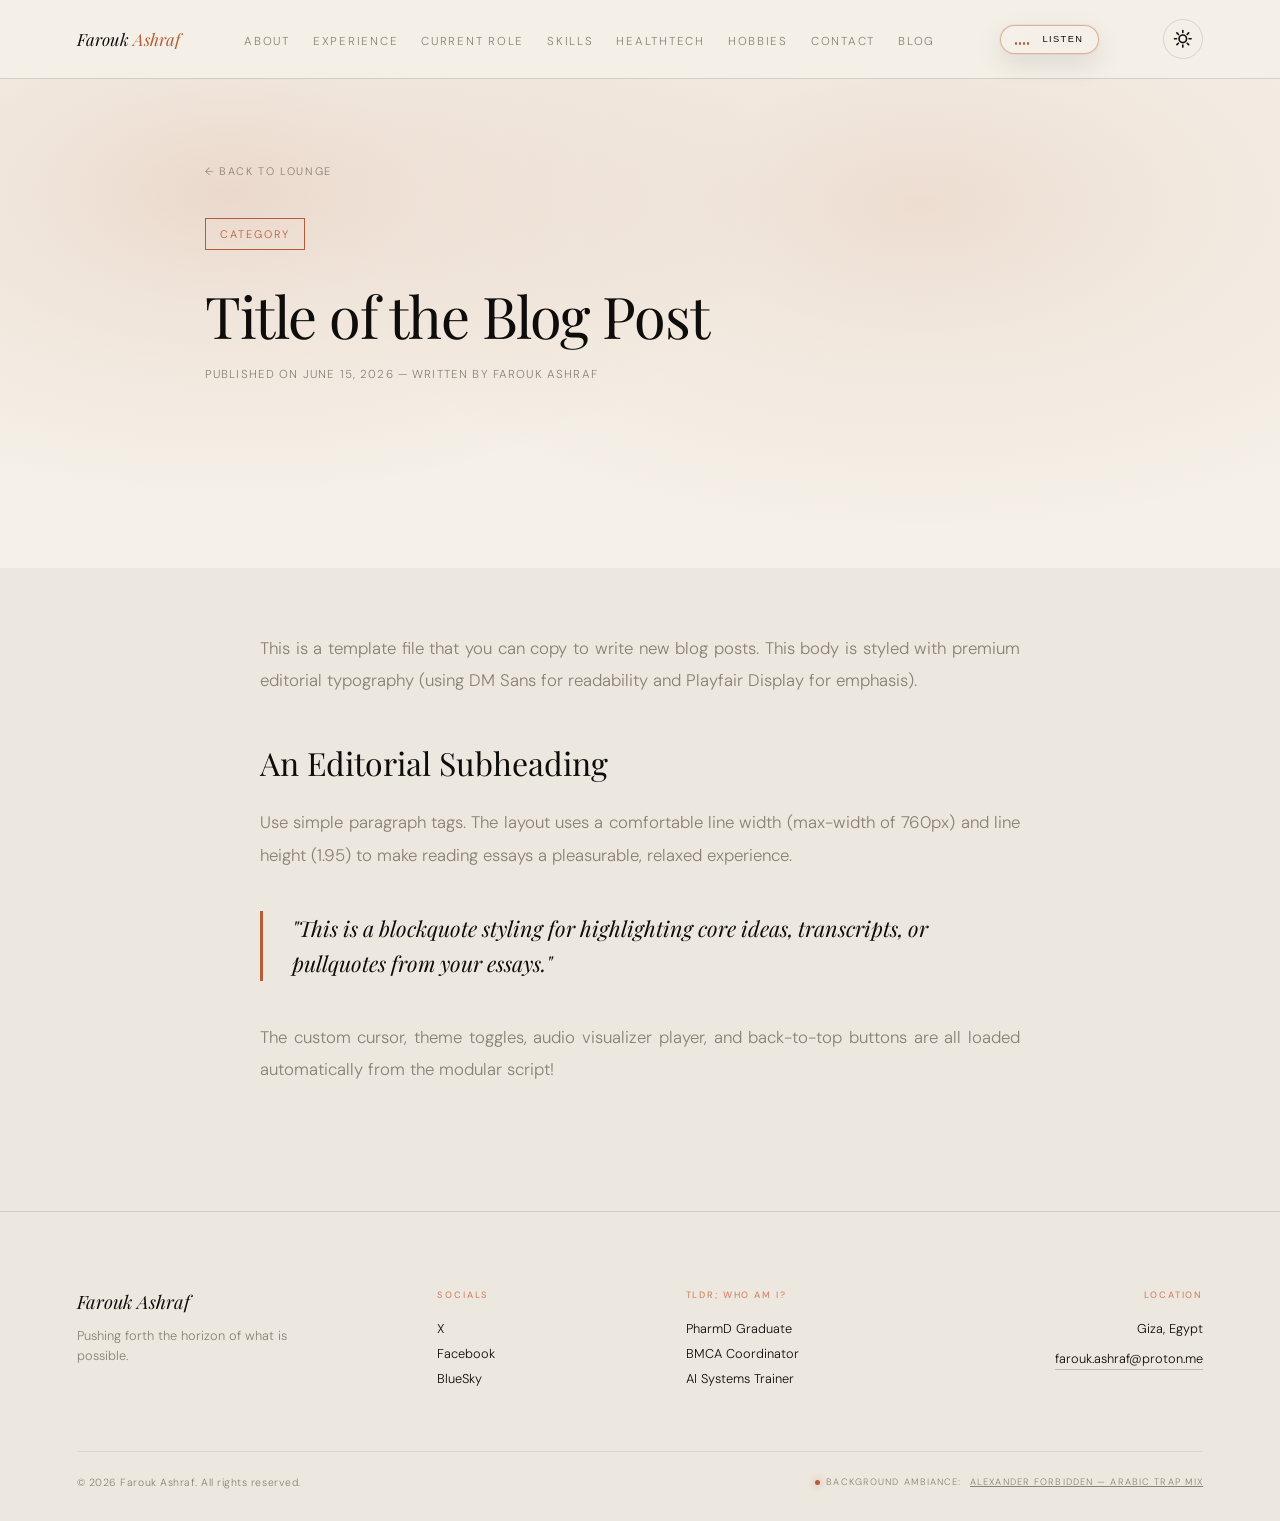
==== commit 92c1e06e: "Initial commit" ====
--- a/blogs/template.html
+++ b/blogs/template.html
@@ -1,35 +1,45 @@
 <!DOCTYPE html>
 <html lang="en">
 <head>
-  <link rel="shortcut icon" type="image/x-icon" href="../pharmacy.ico">
   <meta charset="UTF-8">
   <meta name="viewport" content="width=device-width, initial-scale=1.0">
   <title>Blog Template — Farouk Ashraf</title>
+  <meta name="description" content="Template for new essays on Mein Lounge.">
+  <meta name="robots" content="noindex, nofollow">
+  <meta name="author" content="Farouk Ashraf">
+  <link rel="icon" type="image/x-icon" href="../pharmacy.ico">
+  <link rel="preconnect" href="https://fonts.googleapis.com">
+  <link rel="preconnect" href="https://fonts.gstatic.com" crossorigin>
   <link href="https://fonts.googleapis.com/css2?family=Playfair+Display:ital,wght@0,400;0,500;1,400;1,500&family=DM+Sans:wght@300;400;500&display=swap" rel="stylesheet">
   <script src="../Assets/js/theme-preloader.js"></script>
   <link rel="stylesheet" href="../Assets/css/style.css">
 </head>
 <body data-root-path="../">
 
-<div id="pageLoader" class="page-loader">
+<a class="skip-link" href="#main">Skip to content</a>
+
+<div id="pageLoader" class="page-loader" aria-hidden="true">
   <div class="loader-content">
     <span class="loader-logo">Farouk Ashraf</span>
     <div class="loader-spinner-bar"></div>
   </div>
 </div>
 
-<section class="hero blog-hero" style="min-height: 50svh; display: flex; flex-direction: column; justify-content: flex-end;">
-  <div class="hero-left" style="max-width: 800px; padding-top: 6rem;">
+<main id="main">
+
+<article>
+<section class="hero blog-hero blog-post-hero">
+  <div class="hero-left blog-post-hero-inner">
     <a href="../blog.html" class="blog-post-back">← Back to Lounge</a>
     <span class="hero-tag">Category</span>
-    <h1 style="font-size: clamp(2.2rem, 5vw, 4rem); line-height: 1.1; margin-bottom: 1.2rem;">Title of the Blog Post</h1>
-    <div style="font-size: 0.72rem; letter-spacing: 0.1em; color: var(--muted); text-transform: uppercase;">
+    <h1 class="blog-post-title">Title of the Blog Post</h1>
+    <div class="blog-post-meta">
       Published on June 15, 2026 — Written by Farouk Ashraf
     </div>
   </div>
 </section>
 
-<section class="blog-content-container" style="padding-top: 4rem; padding-bottom: 6rem;">
+<section class="blog-content-container">
   <div class="blog-content-body">
     <p>
       This is a template file that you can copy to write new blog posts. This body is styled with premium editorial typography (using DM Sans for readability and Playfair Display for emphasis).
@@ -49,6 +59,9 @@
     </p>
   </div>
 </section>
+</article>
+
+</main>
 
 <script src="../Assets/js/main.js"></script>
 </body>
--- a/Assets/css/style.css
+++ b/Assets/css/style.css
@@ -1574,19 +1574,19 @@
   }
 
   /* Scroll-tracked via JS lerp in main.js */
-  .tech-right {
-    display: flex;
-    align-items: center;
-    justify-content: center;
-    align-self: start;
-    min-height: min(380px, 38vw);
-  }
-
-  .tech-engine-tracker {
-    width: 100%;
-    will-change: transform;
-    transform: translateY(0);
-  }
+  .tech-right {
+    display: flex;
+    align-items: center;
+    justify-content: center;
+    align-self: start;
+    min-height: min(380px, 38vw);
+  }
+
+  .tech-engine-tracker {
+    width: 100%;
+    will-change: transform;
+    transform: translateY(0);
+  }
 
   .tech-copy {
     font-size: clamp(0.86rem, 1.35vw, 0.96rem);
@@ -1641,7 +1641,7 @@
   }
 
   /* Dynamic CSS-Driven Orbital Convergence Engine */
-  .engine-container {
+  .engine-container {
     display: flex;
     justify-content: center;
     align-items: center;
@@ -2790,22 +2790,22 @@
       gap: 3rem;
     }
 
-    .tech-grid {
-      grid-template-columns: 1fr;
-      gap: 3rem;
-    }
-
-    .tech-right {
-      min-height: auto;
-    }
-
-    .tech-engine-tracker {
-      transform: none !important;
-    }
-
-    .hobbies-row {
-      grid-template-columns: repeat(3, 1fr);
-    }
+    .tech-grid {
+      grid-template-columns: 1fr;
+      gap: 3rem;
+    }
+
+    .tech-right {
+      min-height: auto;
+    }
+
+    .tech-engine-tracker {
+      transform: none !important;
+    }
+
+    .hobbies-row {
+      grid-template-columns: repeat(3, 1fr);
+    }
 
     .contact-container {
       grid-template-columns: 1fr;
@@ -3255,6 +3255,56 @@
     margin: 2.5rem 0;
   }
 
+  .blog-content-body figure {
+    margin: 3rem 0;
+  }
+
+  .blog-content-body img {
+    max-width: 100%;
+    height: auto;
+    border-radius: 8px;
+    display: block;
+    margin: 0 auto;
+    border: 1px solid var(--line);
+  }
+
+  .blog-content-body figcaption {
+    font-size: 0.75rem;
+    color: var(--muted);
+    text-align: center;
+    margin-top: 1rem;
+    font-style: italic;
+    letter-spacing: 0.02em;
+  }
+
+  .blog-content-body .video-container {
+    position: relative;
+    padding-bottom: 56.25%; /* 16:9 Aspect Ratio */
+    height: 0;
+    overflow: hidden;
+    margin: 3rem 0;
+    border-radius: 12px;
+    background: #000;
+    box-shadow: 0 20px 40px rgba(0,0,0,0.1);
+  }
+
+  .blog-content-body .video-container iframe {
+    position: absolute;
+    top: 0;
+    left: 0;
+    width: 100%;
+    height: 100%;
+    border: 0;
+  }
+
+  .blog-content-body .media-embed {
+    margin: 3rem 0;
+    border-radius: 12px;
+    overflow: hidden;
+    line-height: 0;
+    box-shadow: 0 10px 30px rgba(0,0,0,0.05);
+  }
+
   .blog-post-header {
     border-bottom: 1px solid var(--line);
     padding-bottom: 2rem;
@@ -3382,19 +3432,19 @@
     animation: loaderProgress 1.4s infinite ease-in-out;
   }
 
-  .tech-right {
-    display: flex;
-    align-items: center;
-    justify-content: center;
-    align-self: start;
-    min-height: min(380px, 38vw);
-  }
-
-  .tech-engine-tracker {
-    width: 100%;
-    will-change: transform;
-    transform: translateY(0);
-  }
+  .tech-right {
+    display: flex;
+    align-items: center;
+    justify-content: center;
+    align-self: start;
+    min-height: min(380px, 38vw);
+  }
+
+  .tech-engine-tracker {
+    width: 100%;
+    will-change: transform;
+    transform: translateY(0);
+  }
 
   @keyframes loaderLogoReveal {
     to {
@@ -3424,4 +3474,228 @@
       left: 140px;
       width: 45px;
     }
-  }
+  }
+
+  /* ── IMPROVEMENTS: a11y, utilities, blog layout ── */
+
+  .skip-link {
+    position: absolute;
+    top: -100px;
+    left: 1rem;
+    z-index: 10001;
+    padding: 0.75rem 1.1rem;
+    background: var(--rust);
+    color: var(--paper);
+    font-size: 0.72rem;
+    letter-spacing: 0.12em;
+    text-transform: uppercase;
+    text-decoration: none;
+    border-radius: 4px;
+    transition: top 0.2s ease;
+  }
+
+  .skip-link:focus {
+    top: 1rem;
+    outline: 2px solid var(--ink);
+    outline-offset: 2px;
+  }
+
+  .flag-icon {
+    width: 1.3em;
+    height: 0.87em;
+    vertical-align: middle;
+    display: inline-block;
+    margin-left: 0.3em;
+    border-radius: 2px;
+  }
+
+  .text-paper {
+    color: var(--paper);
+  }
+
+  .text-rust {
+    color: var(--rust-light);
+  }
+
+  .skill-narrative {
+    grid-column: 1 / -1;
+    border-top: 1px solid rgba(245, 240, 232, 0.07);
+    padding-top: 2.5rem;
+    margin-top: 1rem;
+  }
+
+  .contact-textarea {
+    min-height: 8rem;
+    resize: vertical;
+    line-height: 1.6;
+    font-family: inherit;
+  }
+
+  .contact-input:focus-visible,
+  .contact-select:focus-visible,
+  .contact-textarea:focus-visible {
+    border-color: var(--rust-light);
+    background: rgba(245, 240, 232, 0.05);
+    box-shadow: 0 0 0 4px rgba(184, 92, 56, 0.12);
+  }
+
+  .hp-field {
+    position: absolute !important;
+    width: 1px !important;
+    height: 1px !important;
+    padding: 0 !important;
+    margin: -1px !important;
+    overflow: hidden !important;
+    clip: rect(0, 0, 0, 0) !important;
+    white-space: nowrap !important;
+    border: 0 !important;
+  }
+
+  .sidebar-heading {
+    margin-bottom: -0.5rem;
+  }
+
+  a:focus-visible,
+  button:focus-visible,
+  .nav-links a:focus-visible,
+  .btn-primary:focus-visible,
+  .btn-ghost:focus-visible,
+  .btn-download:focus-visible,
+  .btn-submit:focus-visible,
+  .theme-toggle:focus-visible,
+  .nav-menu-toggle:focus-visible,
+  .audio-visualizer-node:focus-visible,
+  .btn-popup-play:focus-visible,
+  .back-to-top:focus-visible,
+  .blog-card:focus-visible,
+  .sidebar-item:focus-visible,
+  .blog-post-back:focus-visible,
+  .volume-slider:focus-visible {
+    outline: 2px solid var(--rust);
+    outline-offset: 3px;
+  }
+
+  .cursor.is-hover {
+    width: 18px;
+    height: 18px;
+  }
+
+  .cursor-ring.is-hover {
+    width: 54px;
+    height: 54px;
+  }
+
+  .yt-audio-frame {
+    position: absolute;
+    width: 1px;
+    height: 1px;
+    opacity: 0;
+    pointer-events: none;
+    overflow: hidden;
+    left: -9999px;
+    top: -9999px;
+  }
+
+  .term-line-prompt {
+    margin-top: 1.5rem;
+  }
+
+  .volume-label {
+    font-size: 0.5rem;
+    letter-spacing: 0.1em;
+  }
+
+  .footer-track-link {
+    text-decoration: underline;
+    color: inherit;
+    font-size: inherit;
+    margin-left: 2px;
+  }
+
+  .blog-hero-icon {
+    display: flex;
+    justify-content: center;
+    align-items: center;
+  }
+
+  .blog-hero-rx {
+    position: static;
+    font-size: clamp(6rem, 15vw, 16rem);
+    opacity: 0.8;
+  }
+
+  .blog-read-more-muted {
+    opacity: 0.4;
+  }
+
+  .blog-post-hero {
+    min-height: 50svh;
+    display: flex;
+    flex-direction: column;
+    justify-content: flex-end;
+  }
+
+  .blog-post-hero-inner {
+    max-width: 800px;
+    padding-top: 6rem;
+  }
+
+  .blog-post-title {
+    font-size: clamp(2rem, 4.5vw, 3.8rem);
+    line-height: 1.15;
+    margin-bottom: 1.2rem;
+  }
+
+  .blog-post-meta {
+    font-size: 0.72rem;
+    letter-spacing: 0.1em;
+    color: var(--muted);
+    text-transform: uppercase;
+  }
+
+  .blog-content-container {
+    padding-top: 4rem;
+    padding-bottom: 6rem;
+  }
+
+  html[data-theme="dark"] .text-paper {
+    color: #f1ebe3;
+  }
+
+  @media (prefers-reduced-motion: reduce) {
+    html {
+      scroll-behavior: auto;
+    }
+
+    *,
+    *::before,
+    *::after {
+      animation-duration: 0.01ms !important;
+      animation-iteration-count: 1 !important;
+      transition-duration: 0.01ms !important;
+      scroll-behavior: auto !important;
+    }
+
+    .reveal {
+      opacity: 1;
+      transform: none;
+    }
+
+    .hero-reveal {
+      opacity: 1;
+      transform: none;
+    }
+
+    .page-loader {
+      transition: none;
+    }
+
+    .cursor,
+    .cursor-ring {
+      display: none !important;
+    }
+
+    body.has-custom-cursor {
+      cursor: auto;
+    }
+  }
